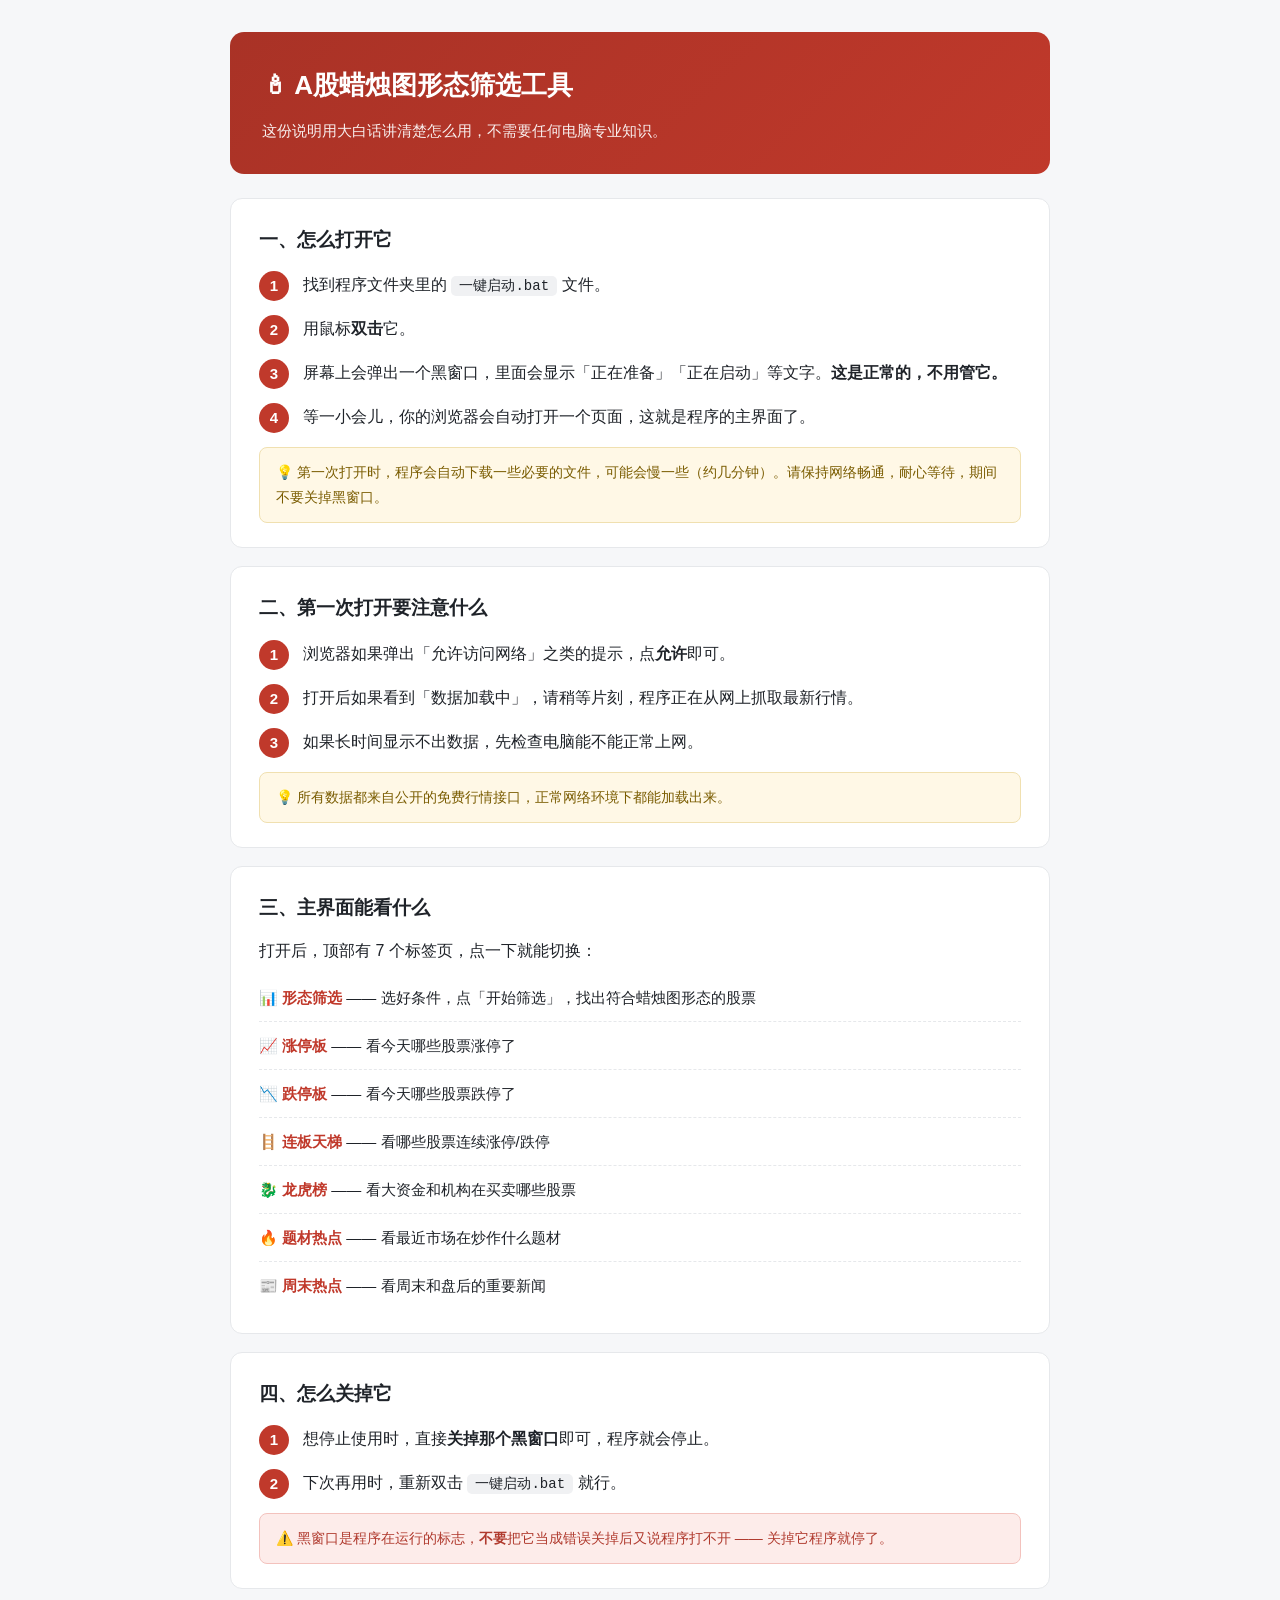
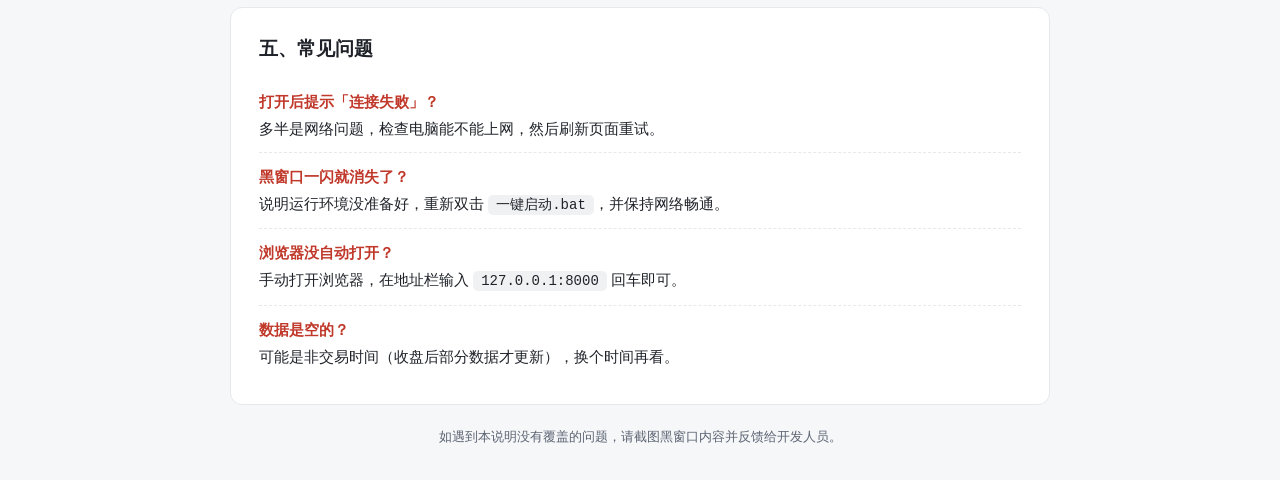
==== 使用说明.html @ c1282e90 "修复多个数据加载失败问题并新增一键傻瓜式部署 数据修复（app/）： - source.py: 内置通达信服务器列表+端口探测，规避 BESTIP 空值崩溃；   关闭自动重试并缩短超时；新增腾讯K线" ====
<!DOCTYPE html>
<html lang="zh-CN">
<head>
  <meta charset="UTF-8">
  <meta name="viewport" content="width=device-width, initial-scale=1.0">
  <title>使用说明 - A股蜡烛图形态筛选工具</title>
  <style>
    :root {
      --bg: #f6f7f9;
      --card: #ffffff;
      --text: #1f2329;
      --sub: #5b6472;
      --brand: #c0392b;
      --brand-soft: #fdecea;
      --green: #1e8449;
      --border: #e6e8eb;
      --accent: #b03a2e;
    }
    * { box-sizing: border-box; margin: 0; padding: 0; }
    body {
      font-family: -apple-system, "Microsoft YaHei", "PingFang SC", "Segoe UI", sans-serif;
      background: var(--bg);
      color: var(--text);
      line-height: 1.8;
      padding: 32px 16px;
    }
    .wrap { max-width: 820px; margin: 0 auto; }
    header {
      background: linear-gradient(135deg, #a93226, #c0392b);
      color: #fff;
      border-radius: 14px;
      padding: 30px 32px;
      margin-bottom: 24px;
    }
    header h1 { font-size: 26px; margin-bottom: 8px; }
    header p { opacity: 0.92; font-size: 15px; }
    .card {
      background: var(--card);
      border: 1px solid var(--border);
      border-radius: 12px;
      padding: 24px 28px;
      margin-bottom: 18px;
    }
    .card h2 {
      font-size: 19px;
      margin-bottom: 12px;
      display: flex;
      align-items: center;
      gap: 8px;
    }
    .step {
      display: flex;
      gap: 14px;
      margin: 14px 0;
    }
    .step .num {
      flex: 0 0 30px;
      height: 30px;
      border-radius: 50%;
      background: var(--brand);
      color: #fff;
      font-weight: 700;
      display: flex;
      align-items: center;
      justify-content: center;
      font-size: 15px;
    }
    .step p { color: var(--text); }
    .tip {
      background: #fff8e6;
      border: 1px solid #f0e0b0;
      border-radius: 8px;
      padding: 12px 16px;
      margin-top: 12px;
      font-size: 14px;
      color: #7a5c00;
    }
    .warn {
      background: var(--brand-soft);
      border: 1px solid #f3c2bd;
      border-radius: 8px;
      padding: 12px 16px;
      margin-top: 12px;
      font-size: 14px;
      color: var(--accent);
    }
    .features { list-style: none; }
    .features li {
      padding: 10px 0;
      border-bottom: 1px dashed var(--border);
      font-size: 15px;
    }
    .features li:last-child { border-bottom: none; }
    .features b { color: var(--brand); }
    .tag {
      display: inline-block;
      background: var(--brand-soft);
      color: var(--accent);
      font-size: 12px;
      padding: 2px 10px;
      border-radius: 12px;
      margin-left: 6px;
    }
    code {
      background: #f0f1f3;
      padding: 2px 8px;
      border-radius: 5px;
      font-size: 14px;
      font-family: Consolas, "Courier New", monospace;
    }
    footer { text-align: center; color: var(--sub); font-size: 13px; margin-top: 20px; }
  </style>
</head>
<body>
  <div class="wrap">
    <header>
      <h1>🕯 A股蜡烛图形态筛选工具</h1>
      <p>这份说明用大白话讲清楚怎么用，不需要任何电脑专业知识。</p>
    </header>

    <div class="card">
      <h2>一、怎么打开它</h2>
      <div class="step"><div class="num">1</div><p>找到程序文件夹里的 <code>一键启动.bat</code> 文件。</p></div>
      <div class="step"><div class="num">2</div><p>用鼠标<strong>双击</strong>它。</p></div>
      <div class="step"><div class="num">3</div><p>屏幕上会弹出一个黑窗口，里面会显示「正在准备」「正在启动」等文字。<strong>这是正常的，不用管它。</strong></p></div>
      <div class="step"><div class="num">4</div><p>等一小会儿，你的浏览器会自动打开一个页面，这就是程序的主界面了。</p></div>
      <div class="tip">💡 第一次打开时，程序会自动下载一些必要的文件，可能会慢一些（约几分钟）。请保持网络畅通，耐心等待，期间不要关掉黑窗口。</div>
    </div>

    <div class="card">
      <h2>二、第一次打开要注意什么</h2>
      <div class="step"><div class="num">1</div><p>浏览器如果弹出「允许访问网络」之类的提示，点<strong>允许</strong>即可。</p></div>
      <div class="step"><div class="num">2</div><p>打开后如果看到「数据加载中」，请稍等片刻，程序正在从网上抓取最新行情。</p></div>
      <div class="step"><div class="num">3</div><p>如果长时间显示不出数据，先检查电脑能不能正常上网。</p></div>
      <div class="tip">💡 所有数据都来自公开的免费行情接口，正常网络环境下都能加载出来。</div>
    </div>

    <div class="card">
      <h2>三、主界面能看什么</h2>
      <p style="margin-bottom:8px;">打开后，顶部有 7 个标签页，点一下就能切换：</p>
      <ul class="features">
        <li>📊 <b>形态筛选</b> —— 选好条件，点「开始筛选」，找出符合蜡烛图形态的股票</li>
        <li>📈 <b>涨停板</b> —— 看今天哪些股票涨停了</li>
        <li>📉 <b>跌停板</b> —— 看今天哪些股票跌停了</li>
        <li>🪜 <b>连板天梯</b> —— 看哪些股票连续涨停/跌停</li>
        <li>🐉 <b>龙虎榜</b> —— 看大资金和机构在买卖哪些股票</li>
        <li>🔥 <b>题材热点</b> —— 看最近市场在炒作什么题材</li>
        <li>📰 <b>周末热点</b> —— 看周末和盘后的重要新闻</li>
      </ul>
    </div>

    <div class="card">
      <h2>四、怎么关掉它</h2>
      <div class="step"><div class="num">1</div><p>想停止使用时，直接<strong>关掉那个黑窗口</strong>即可，程序就会停止。</p></div>
      <div class="step"><div class="num">2</div><p>下次再用时，重新双击 <code>一键启动.bat</code> 就行。</p></div>
      <div class="warn">⚠️ 黑窗口是程序在运行的标志，<strong>不要</strong>把它当成错误关掉后又说程序打不开 —— 关掉它程序就停了。</div>
    </div>

    <div class="card">
      <h2>五、常见问题</h2>
      <ul class="features">
        <li><b>打开后提示「连接失败」？</b><br>多半是网络问题，检查电脑能不能上网，然后刷新页面重试。</li>
        <li><b>黑窗口一闪就消失了？</b><br>说明运行环境没准备好，重新双击 <code>一键启动.bat</code>，并保持网络畅通。</li>
        <li><b>浏览器没自动打开？</b><br>手动打开浏览器，在地址栏输入 <code>127.0.0.1:8000</code> 回车即可。</li>
        <li><b>数据是空的？</b><br>可能是非交易时间（收盘后部分数据才更新），换个时间再看。</li>
      </ul>
    </div>

    <footer>如遇到本说明没有覆盖的问题，请截图黑窗口内容并反馈给开发人员。</footer>
  </div>
</body>
</html>
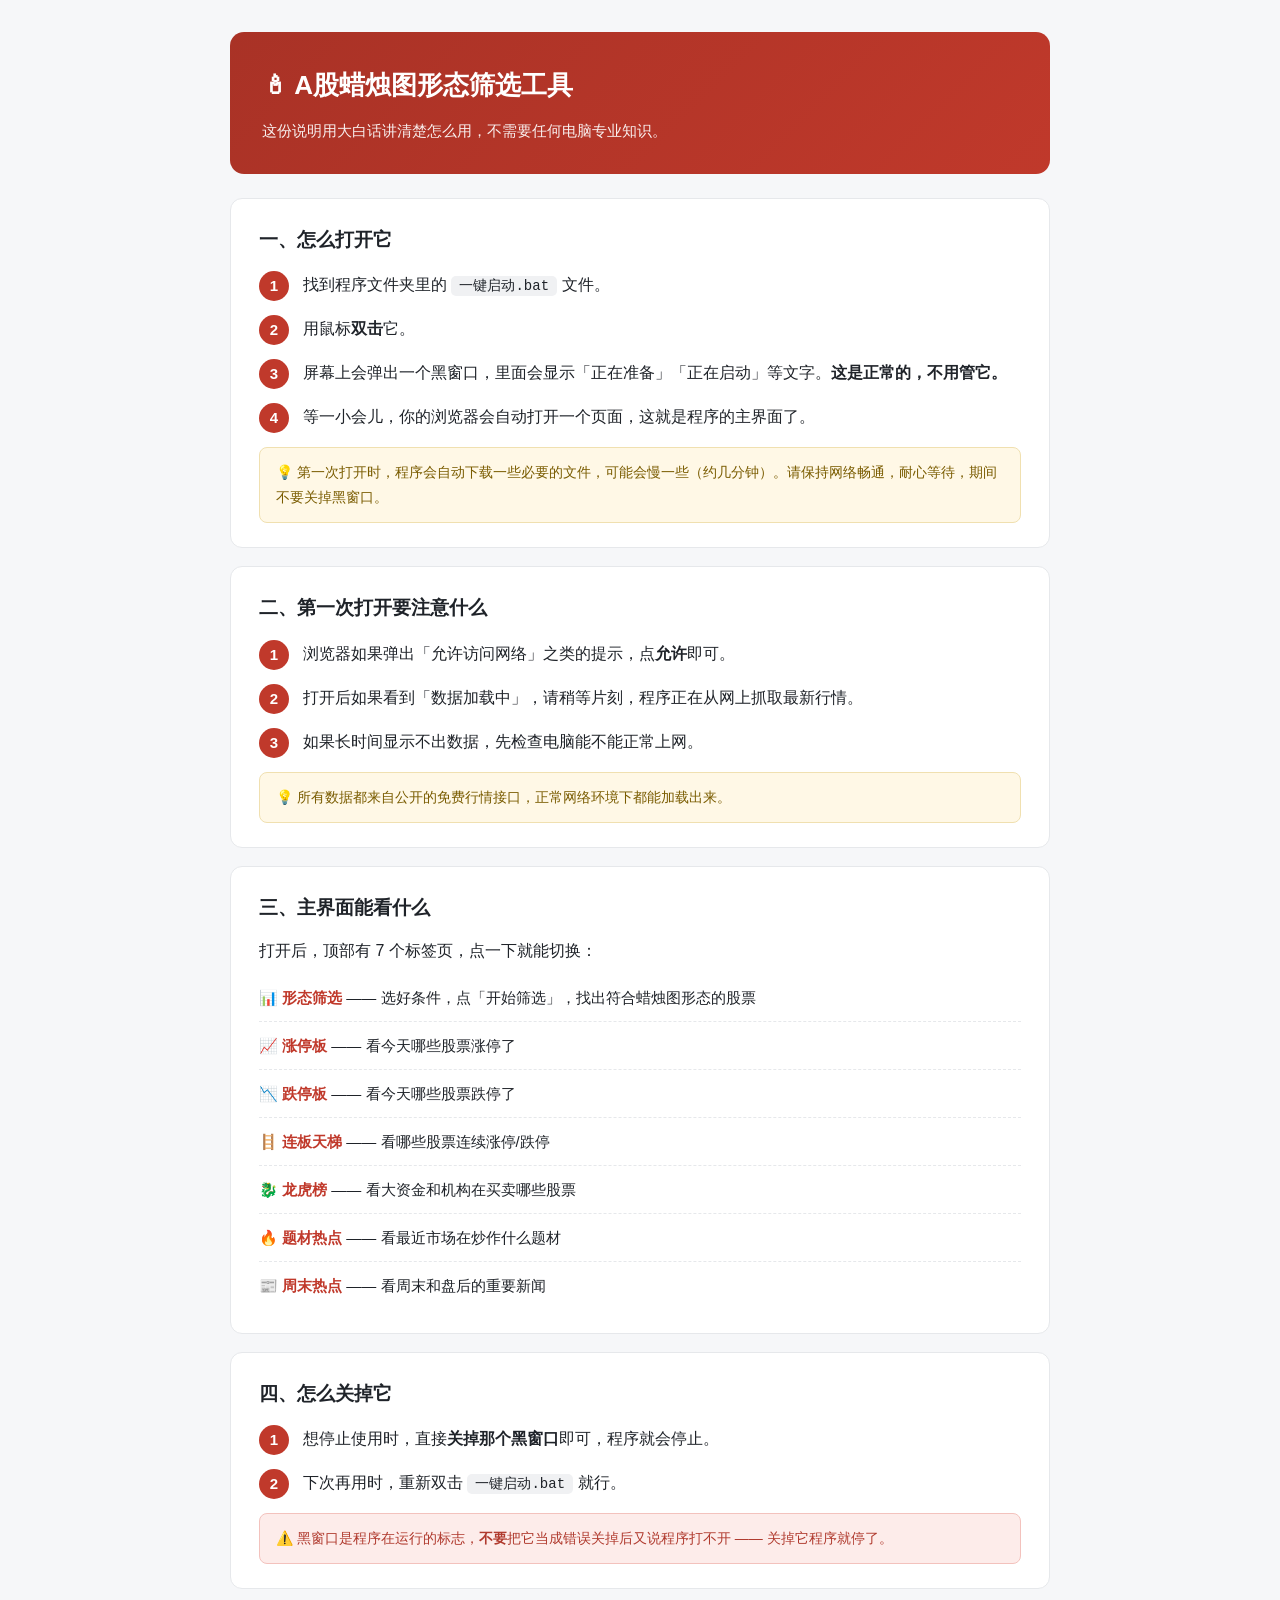
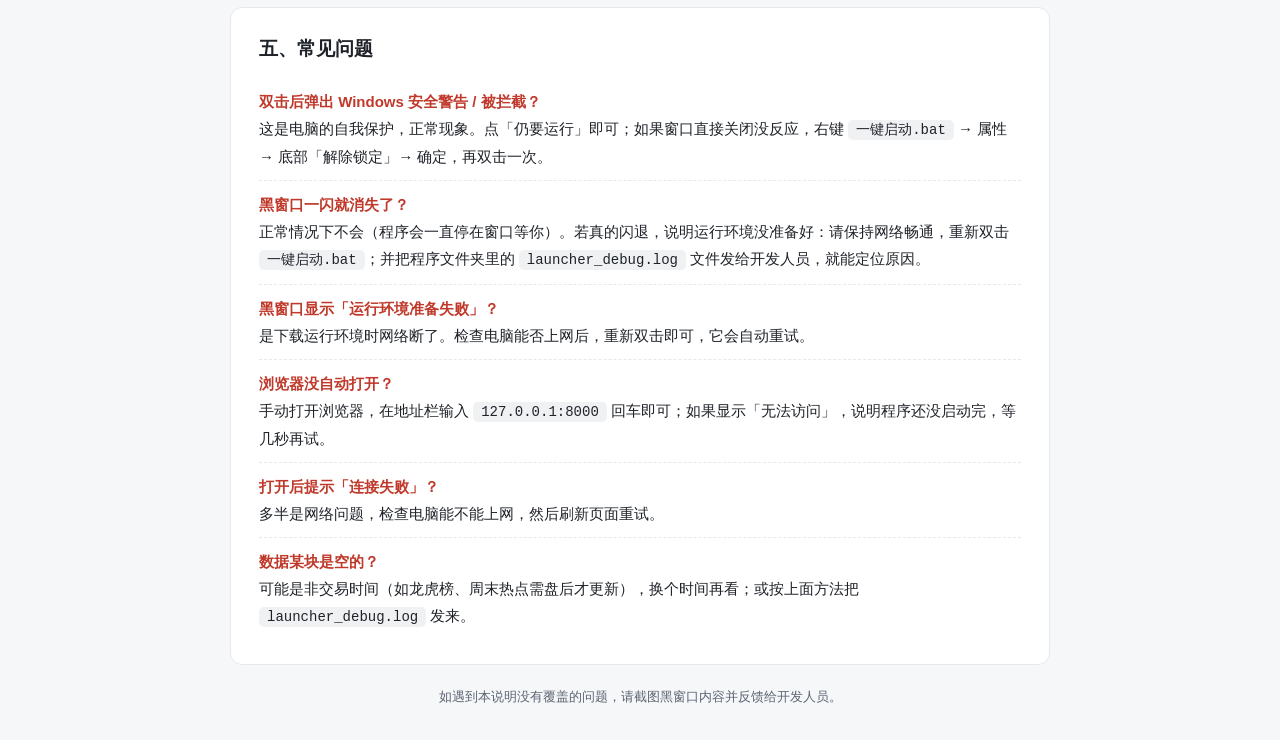
==== commit 22444f7d: "增强一键启动健壮性并修复中文脚本编码 - launcher.py: 新增 launcher_debug.log 调试日志 + 顶层异常捕获，任何失败都给出大白话提示且窗口不闪退；启动后双保险自动开浏览" ====
--- a/使用说明.html
+++ b/使用说明.html
@@ -159,10 +159,12 @@
     <div class="card">
       <h2>五、常见问题</h2>
       <ul class="features">
+        <li><b>双击后弹出 Windows 安全警告 / 被拦截？</b><br>这是电脑的自我保护，正常现象。点「仍要运行」即可；如果窗口直接关闭没反应，右键 <code>一键启动.bat</code> → 属性 → 底部「解除锁定」→ 确定，再双击一次。</li>
+        <li><b>黑窗口一闪就消失了？</b><br>正常情况下不会（程序会一直停在窗口等你）。若真的闪退，说明运行环境没准备好：请保持网络畅通，重新双击 <code>一键启动.bat</code>；并把程序文件夹里的 <code>launcher_debug.log</code> 文件发给开发人员，就能定位原因。</li>
+        <li><b>黑窗口显示「运行环境准备失败」？</b><br>是下载运行环境时网络断了。检查电脑能否上网后，重新双击即可，它会自动重试。</li>
+        <li><b>浏览器没自动打开？</b><br>手动打开浏览器，在地址栏输入 <code>127.0.0.1:8000</code> 回车即可；如果显示「无法访问」，说明程序还没启动完，等几秒再试。</li>
         <li><b>打开后提示「连接失败」？</b><br>多半是网络问题，检查电脑能不能上网，然后刷新页面重试。</li>
-        <li><b>黑窗口一闪就消失了？</b><br>说明运行环境没准备好，重新双击 <code>一键启动.bat</code>，并保持网络畅通。</li>
-        <li><b>浏览器没自动打开？</b><br>手动打开浏览器，在地址栏输入 <code>127.0.0.1:8000</code> 回车即可。</li>
-        <li><b>数据是空的？</b><br>可能是非交易时间（收盘后部分数据才更新），换个时间再看。</li>
+        <li><b>数据某块是空的？</b><br>可能是非交易时间（如龙虎榜、周末热点需盘后才更新），换个时间再看；或按上面方法把 <code>launcher_debug.log</code> 发来。</li>
       </ul>
     </div>
 
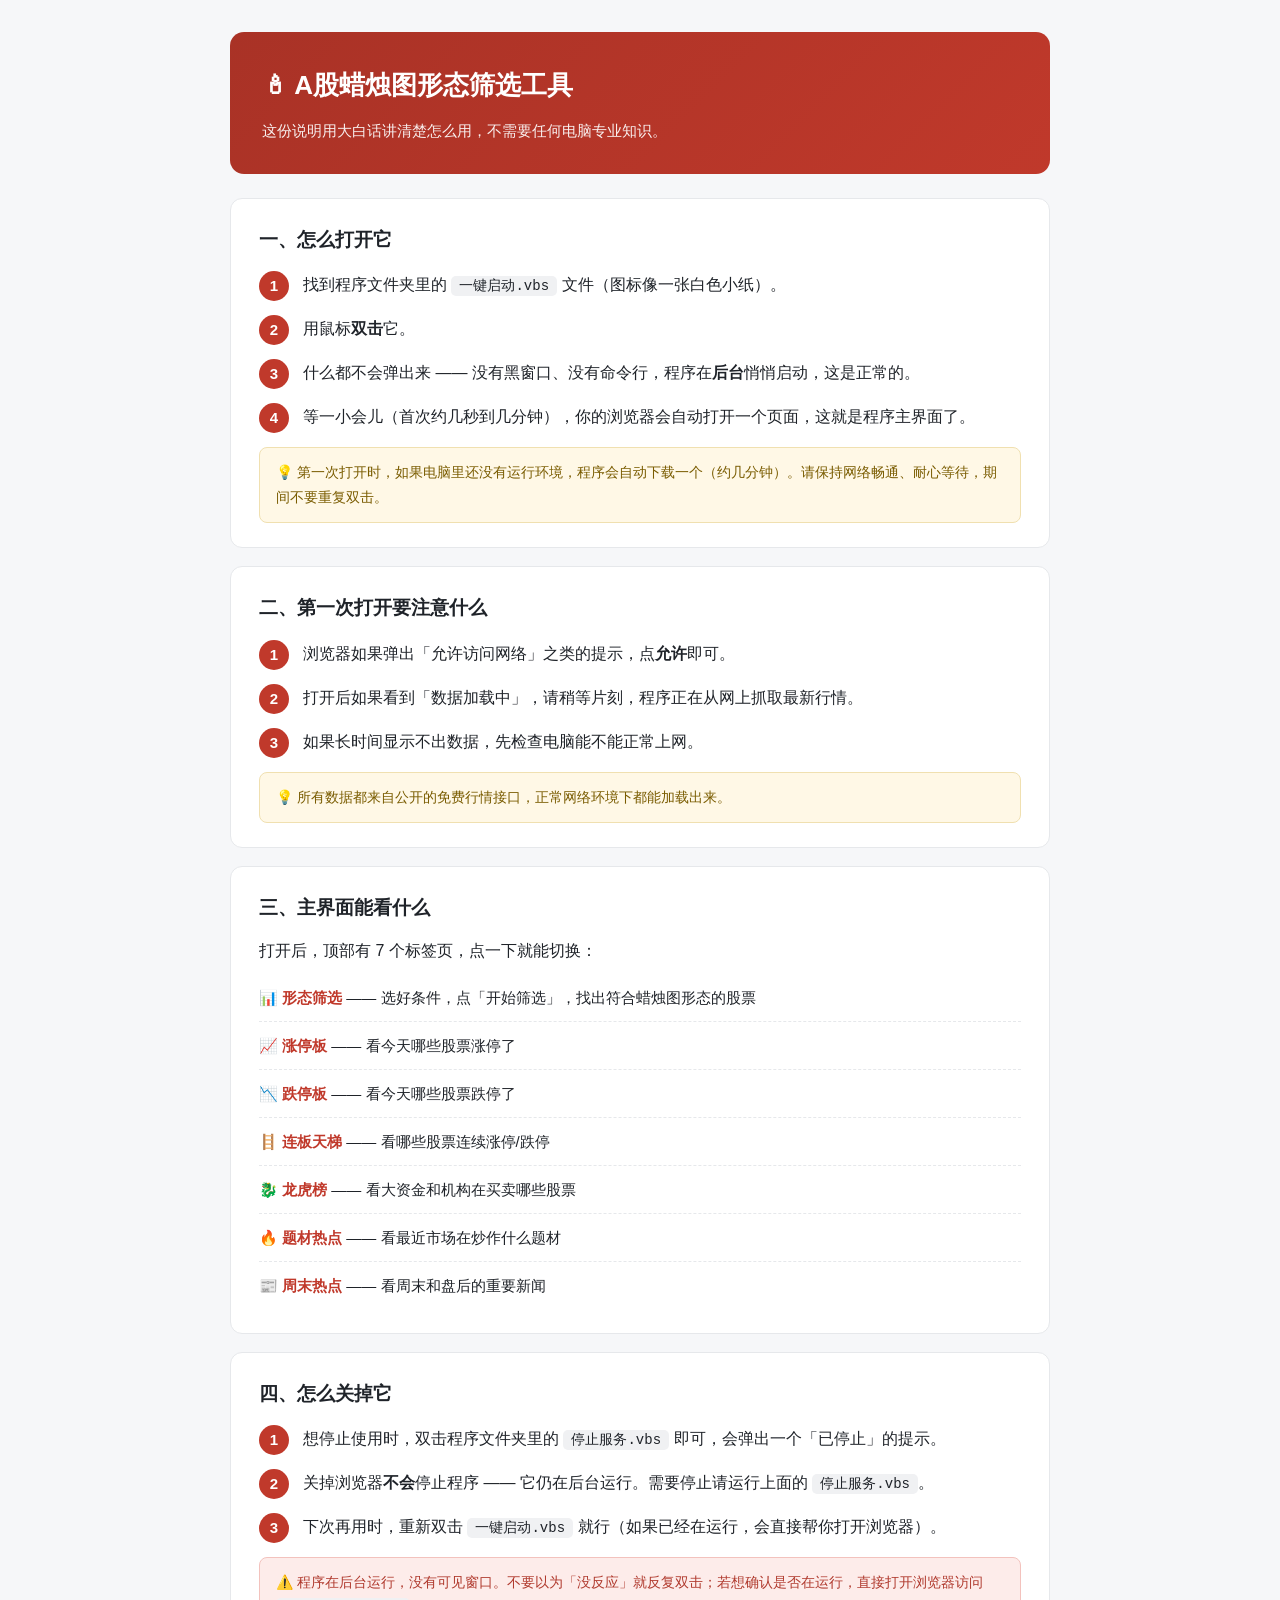
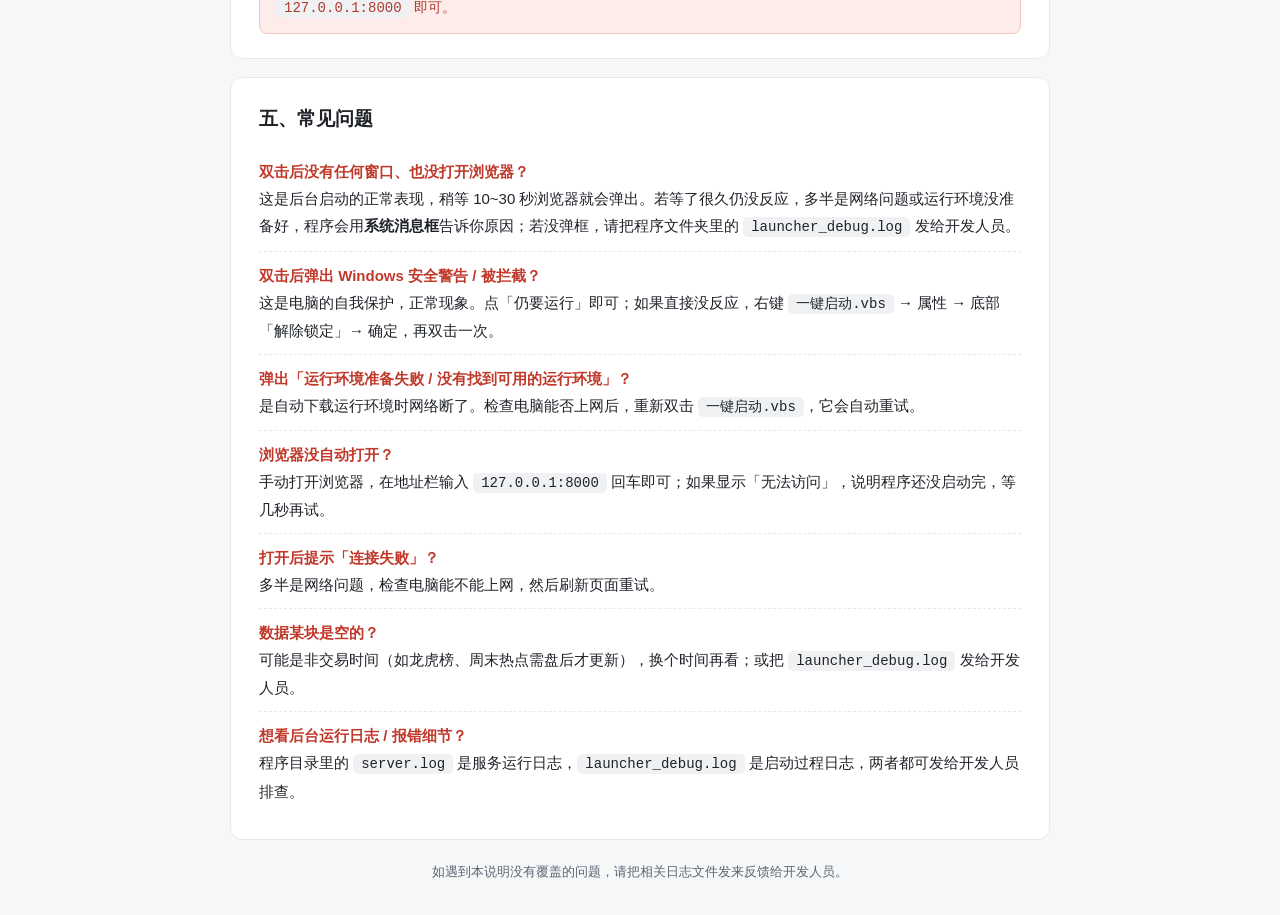
==== commit 6f7aa502: "修复一键启动黑窗口闪退：改用无窗口 pythonw + VBS 入口，后台启动服务并用系统消息框报错；run.py 增加模块路径兜底" ====
--- a/使用说明.html
+++ b/使用说明.html
@@ -120,11 +120,11 @@
 
     <div class="card">
       <h2>一、怎么打开它</h2>
-      <div class="step"><div class="num">1</div><p>找到程序文件夹里的 <code>一键启动.bat</code> 文件。</p></div>
+      <div class="step"><div class="num">1</div><p>找到程序文件夹里的 <code>一键启动.vbs</code> 文件（图标像一张白色小纸）。</p></div>
       <div class="step"><div class="num">2</div><p>用鼠标<strong>双击</strong>它。</p></div>
-      <div class="step"><div class="num">3</div><p>屏幕上会弹出一个黑窗口，里面会显示「正在准备」「正在启动」等文字。<strong>这是正常的，不用管它。</strong></p></div>
-      <div class="step"><div class="num">4</div><p>等一小会儿，你的浏览器会自动打开一个页面，这就是程序的主界面了。</p></div>
-      <div class="tip">💡 第一次打开时，程序会自动下载一些必要的文件，可能会慢一些（约几分钟）。请保持网络畅通，耐心等待，期间不要关掉黑窗口。</div>
+      <div class="step"><div class="num">3</div><p>什么都不会弹出来 —— 没有黑窗口、没有命令行，程序在<strong>后台</strong>悄悄启动，这是正常的。</p></div>
+      <div class="step"><div class="num">4</div><p>等一小会儿（首次约几秒到几分钟），你的浏览器会自动打开一个页面，这就是程序主界面了。</p></div>
+      <div class="tip">💡 第一次打开时，如果电脑里还没有运行环境，程序会自动下载一个（约几分钟）。请保持网络畅通、耐心等待，期间不要重复双击。</div>
     </div>
 
     <div class="card">
@@ -151,24 +151,26 @@
 
     <div class="card">
       <h2>四、怎么关掉它</h2>
-      <div class="step"><div class="num">1</div><p>想停止使用时，直接<strong>关掉那个黑窗口</strong>即可，程序就会停止。</p></div>
-      <div class="step"><div class="num">2</div><p>下次再用时，重新双击 <code>一键启动.bat</code> 就行。</p></div>
-      <div class="warn">⚠️ 黑窗口是程序在运行的标志，<strong>不要</strong>把它当成错误关掉后又说程序打不开 —— 关掉它程序就停了。</div>
+      <div class="step"><div class="num">1</div><p>想停止使用时，双击程序文件夹里的 <code>停止服务.vbs</code> 即可，会弹出一个「已停止」的提示。</p></div>
+      <div class="step"><div class="num">2</div><p>关掉浏览器<strong>不会</strong>停止程序 —— 它仍在后台运行。需要停止请运行上面的 <code>停止服务.vbs</code>。</p></div>
+      <div class="step"><div class="num">3</div><p>下次再用时，重新双击 <code>一键启动.vbs</code> 就行（如果已经在运行，会直接帮你打开浏览器）。</p></div>
+      <div class="warn">⚠️ 程序在后台运行，没有可见窗口。不要以为「没反应」就反复双击；若想确认是否在运行，直接打开浏览器访问 <code>127.0.0.1:8000</code> 即可。</div>
     </div>
 
     <div class="card">
       <h2>五、常见问题</h2>
       <ul class="features">
-        <li><b>双击后弹出 Windows 安全警告 / 被拦截？</b><br>这是电脑的自我保护，正常现象。点「仍要运行」即可；如果窗口直接关闭没反应，右键 <code>一键启动.bat</code> → 属性 → 底部「解除锁定」→ 确定，再双击一次。</li>
-        <li><b>黑窗口一闪就消失了？</b><br>正常情况下不会（程序会一直停在窗口等你）。若真的闪退，说明运行环境没准备好：请保持网络畅通，重新双击 <code>一键启动.bat</code>；并把程序文件夹里的 <code>launcher_debug.log</code> 文件发给开发人员，就能定位原因。</li>
-        <li><b>黑窗口显示「运行环境准备失败」？</b><br>是下载运行环境时网络断了。检查电脑能否上网后，重新双击即可，它会自动重试。</li>
+        <li><b>双击后没有任何窗口、也没打开浏览器？</b><br>这是后台启动的正常表现，稍等 10~30 秒浏览器就会弹出。若等了很久仍没反应，多半是网络问题或运行环境没准备好，程序会用<strong>系统消息框</strong>告诉你原因；若没弹框，请把程序文件夹里的 <code>launcher_debug.log</code> 发给开发人员。</li>
+        <li><b>双击后弹出 Windows 安全警告 / 被拦截？</b><br>这是电脑的自我保护，正常现象。点「仍要运行」即可；如果直接没反应，右键 <code>一键启动.vbs</code> → 属性 → 底部「解除锁定」→ 确定，再双击一次。</li>
+        <li><b>弹出「运行环境准备失败 / 没有找到可用的运行环境」？</b><br>是自动下载运行环境时网络断了。检查电脑能否上网后，重新双击 <code>一键启动.vbs</code>，它会自动重试。</li>
         <li><b>浏览器没自动打开？</b><br>手动打开浏览器，在地址栏输入 <code>127.0.0.1:8000</code> 回车即可；如果显示「无法访问」，说明程序还没启动完，等几秒再试。</li>
         <li><b>打开后提示「连接失败」？</b><br>多半是网络问题，检查电脑能不能上网，然后刷新页面重试。</li>
-        <li><b>数据某块是空的？</b><br>可能是非交易时间（如龙虎榜、周末热点需盘后才更新），换个时间再看；或按上面方法把 <code>launcher_debug.log</code> 发来。</li>
+        <li><b>数据某块是空的？</b><br>可能是非交易时间（如龙虎榜、周末热点需盘后才更新），换个时间再看；或把 <code>launcher_debug.log</code> 发给开发人员。</li>
+        <li><b>想看后台运行日志 / 报错细节？</b><br>程序目录里的 <code>server.log</code> 是服务运行日志，<code>launcher_debug.log</code> 是启动过程日志，两者都可发给开发人员排查。</li>
       </ul>
     </div>
 
-    <footer>如遇到本说明没有覆盖的问题，请截图黑窗口内容并反馈给开发人员。</footer>
+    <footer>如遇到本说明没有覆盖的问题，请把相关日志文件发来反馈给开发人员。</footer>
   </div>
 </body>
 </html>
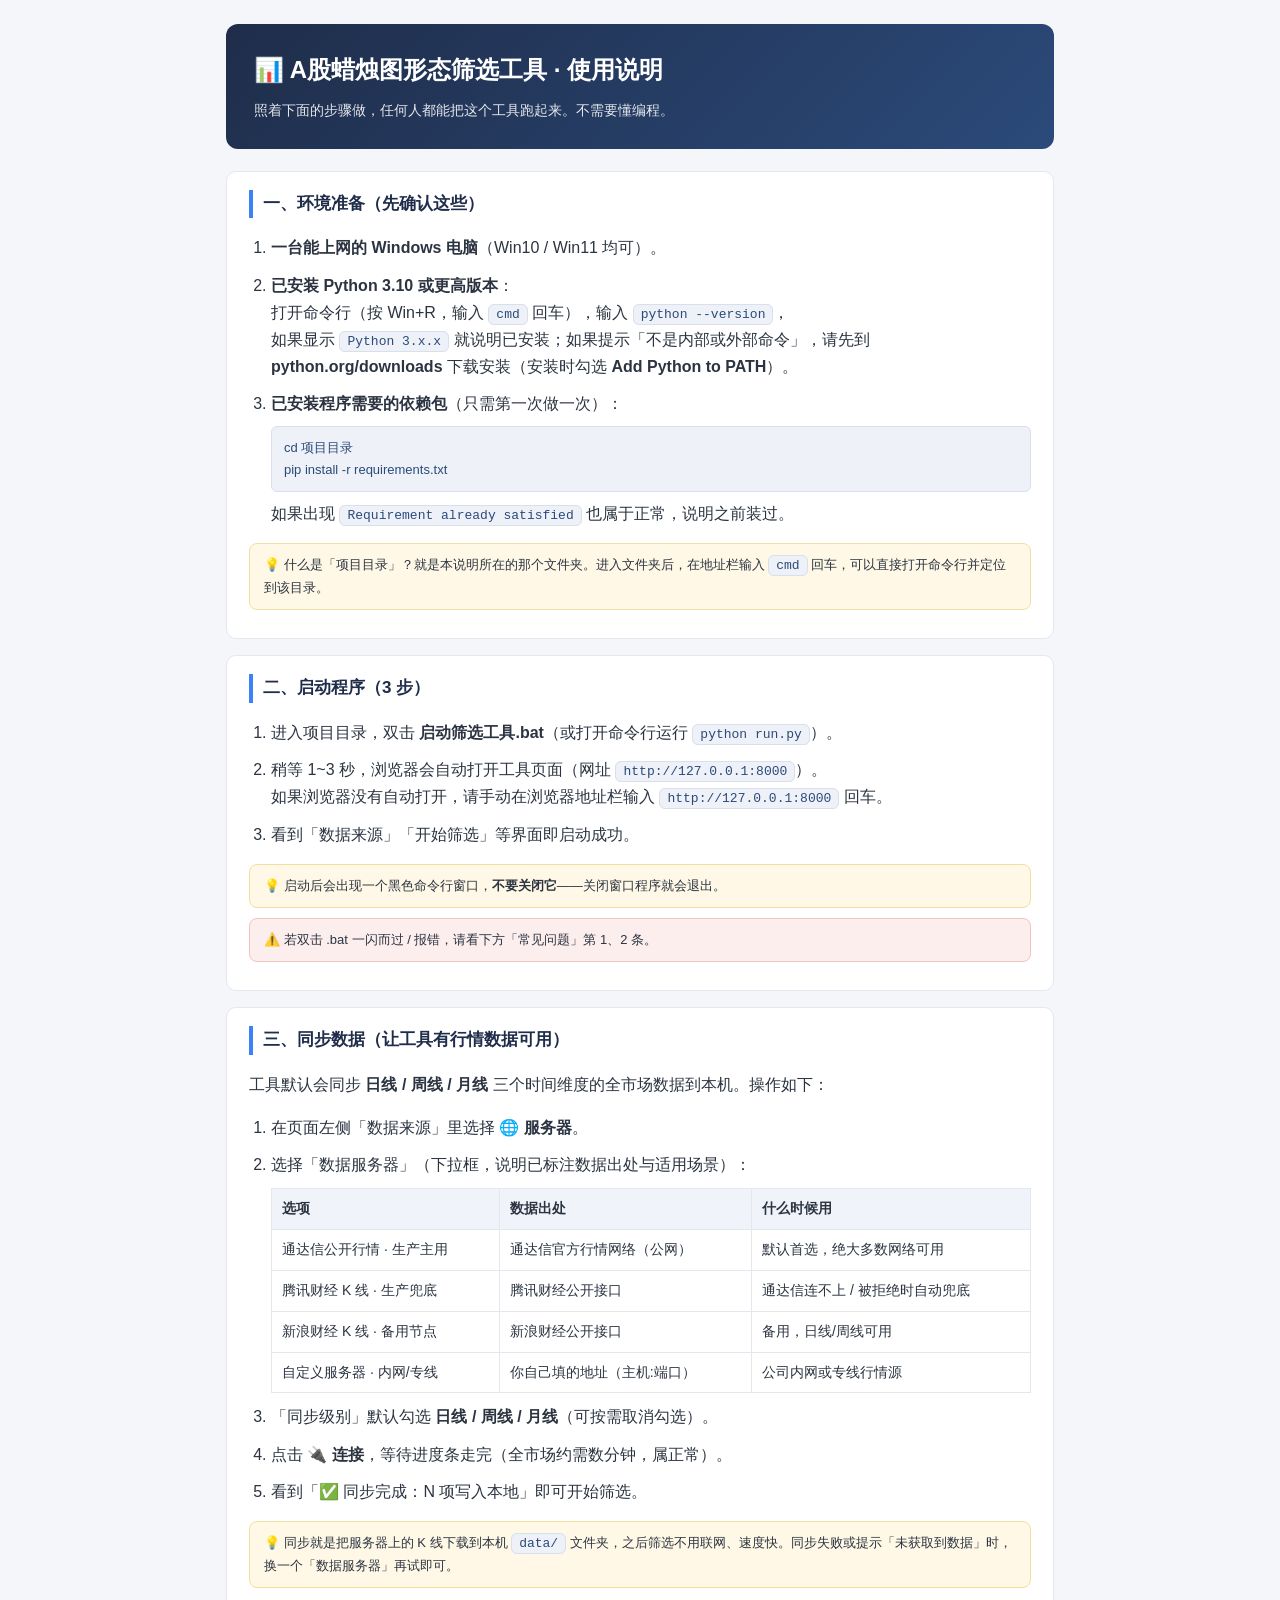
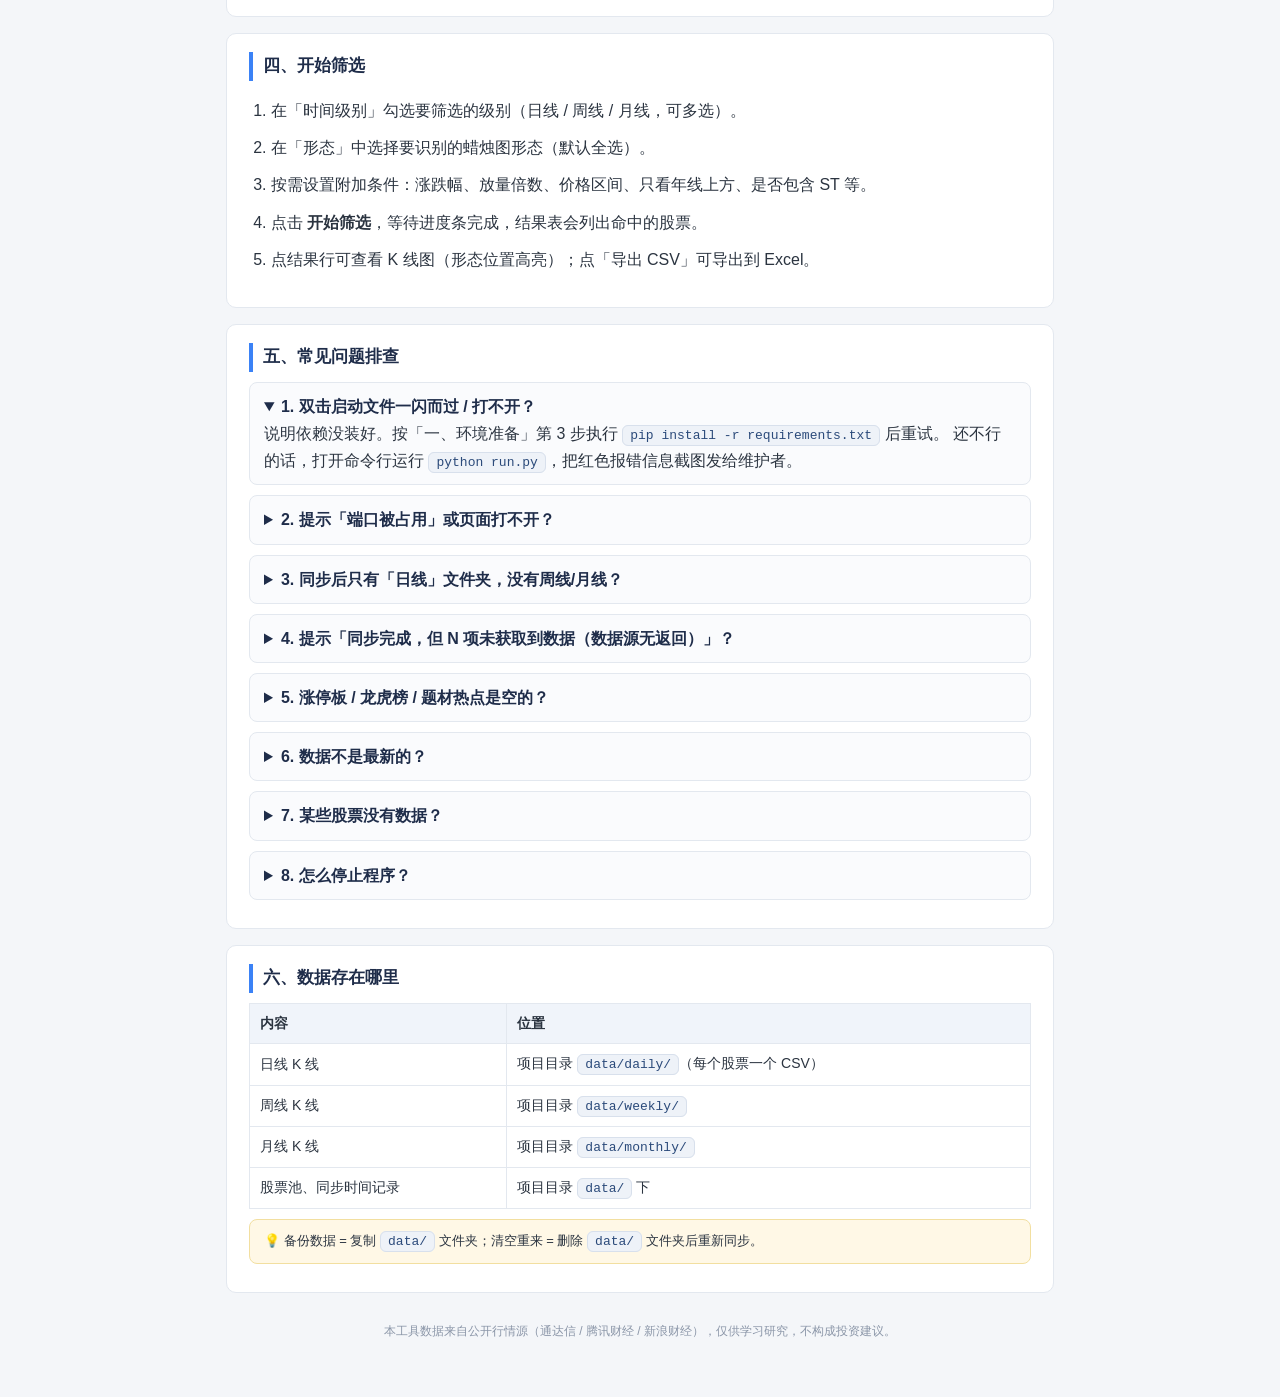
==== commit 6d0c976f: "修复日/周/月同步0项问题(腾讯备用域名+路径前缀)、新增数据服务器预设(来源标注/多选项)、使用说明迁移为顶层HTML" ====
--- a/使用说明.html
+++ b/使用说明.html
@@ -1,176 +1,184 @@
 <!DOCTYPE html>
 <html lang="zh-CN">
 <head>
-  <meta charset="UTF-8">
-  <meta name="viewport" content="width=device-width, initial-scale=1.0">
-  <title>使用说明 - A股蜡烛图形态筛选工具</title>
-  <style>
-    :root {
-      --bg: #f6f7f9;
-      --card: #ffffff;
-      --text: #1f2329;
-      --sub: #5b6472;
-      --brand: #c0392b;
-      --brand-soft: #fdecea;
-      --green: #1e8449;
-      --border: #e6e8eb;
-      --accent: #b03a2e;
-    }
-    * { box-sizing: border-box; margin: 0; padding: 0; }
-    body {
-      font-family: -apple-system, "Microsoft YaHei", "PingFang SC", "Segoe UI", sans-serif;
-      background: var(--bg);
-      color: var(--text);
-      line-height: 1.8;
-      padding: 32px 16px;
-    }
-    .wrap { max-width: 820px; margin: 0 auto; }
-    header {
-      background: linear-gradient(135deg, #a93226, #c0392b);
-      color: #fff;
-      border-radius: 14px;
-      padding: 30px 32px;
-      margin-bottom: 24px;
-    }
-    header h1 { font-size: 26px; margin-bottom: 8px; }
-    header p { opacity: 0.92; font-size: 15px; }
-    .card {
-      background: var(--card);
-      border: 1px solid var(--border);
-      border-radius: 12px;
-      padding: 24px 28px;
-      margin-bottom: 18px;
-    }
-    .card h2 {
-      font-size: 19px;
-      margin-bottom: 12px;
-      display: flex;
-      align-items: center;
-      gap: 8px;
-    }
-    .step {
-      display: flex;
-      gap: 14px;
-      margin: 14px 0;
-    }
-    .step .num {
-      flex: 0 0 30px;
-      height: 30px;
-      border-radius: 50%;
-      background: var(--brand);
-      color: #fff;
-      font-weight: 700;
-      display: flex;
-      align-items: center;
-      justify-content: center;
-      font-size: 15px;
-    }
-    .step p { color: var(--text); }
-    .tip {
-      background: #fff8e6;
-      border: 1px solid #f0e0b0;
-      border-radius: 8px;
-      padding: 12px 16px;
-      margin-top: 12px;
-      font-size: 14px;
-      color: #7a5c00;
-    }
-    .warn {
-      background: var(--brand-soft);
-      border: 1px solid #f3c2bd;
-      border-radius: 8px;
-      padding: 12px 16px;
-      margin-top: 12px;
-      font-size: 14px;
-      color: var(--accent);
-    }
-    .features { list-style: none; }
-    .features li {
-      padding: 10px 0;
-      border-bottom: 1px dashed var(--border);
-      font-size: 15px;
-    }
-    .features li:last-child { border-bottom: none; }
-    .features b { color: var(--brand); }
-    .tag {
-      display: inline-block;
-      background: var(--brand-soft);
-      color: var(--accent);
-      font-size: 12px;
-      padding: 2px 10px;
-      border-radius: 12px;
-      margin-left: 6px;
-    }
-    code {
-      background: #f0f1f3;
-      padding: 2px 8px;
-      border-radius: 5px;
-      font-size: 14px;
-      font-family: Consolas, "Courier New", monospace;
-    }
-    footer { text-align: center; color: var(--sub); font-size: 13px; margin-top: 20px; }
-  </style>
+<meta charset="UTF-8">
+<meta name="viewport" content="width=device-width, initial-scale=1.0">
+<title>使用说明 —— A股蜡烛图形态筛选工具</title>
+<style>
+  * { box-sizing: border-box; }
+  body {
+    font-family: "Microsoft YaHei", "PingFang SC", Arial, sans-serif;
+    margin: 0; padding: 0; background: #f4f6f9; color: #2b3440;
+    line-height: 1.7;
+  }
+  .wrap { max-width: 860px; margin: 0 auto; padding: 24px 16px 60px; }
+  header {
+    background: linear-gradient(135deg, #1f2d4a, #2b4a7a);
+    color: #fff; border-radius: 12px; padding: 26px 28px; margin-bottom: 22px;
+  }
+  header h1 { margin: 0 0 8px; font-size: 24px; }
+  header p { margin: 0; opacity: .88; font-size: 14px; }
+  .card {
+    background: #fff; border: 1px solid #e3e8ef; border-radius: 10px;
+    padding: 18px 22px; margin-bottom: 16px;
+  }
+  .card h2 {
+    margin: 0 0 10px; font-size: 17px; color: #1f2d4a;
+    border-left: 4px solid #3b82f6; padding-left: 10px;
+  }
+  ol.steps { padding-left: 22px; }
+  ol.steps li { margin-bottom: 10px; }
+  code, .box {
+    background: #eef2f8; border: 1px solid #d8e0ec; border-radius: 6px;
+    padding: 2px 7px; font-size: 13px; color: #2b4a7a;
+  }
+  .box { display: block; padding: 10px 12px; margin: 8px 0; white-space: pre-wrap; }
+  table { width: 100%; border-collapse: collapse; margin: 10px 0; font-size: 14px; }
+  th, td { border: 1px solid #e3e8ef; padding: 8px 10px; text-align: left; }
+  th { background: #f0f4fa; }
+  .tip { background: #fff8e6; border: 1px solid #f2dfa0; border-radius: 8px; padding: 10px 14px; font-size: 13px; margin: 10px 0; }
+  .warn { background: #fdeeee; border: 1px solid #f3c2c2; border-radius: 8px; padding: 10px 14px; font-size: 13px; margin: 10px 0; }
+  details { border: 1px solid #e3e8ef; border-radius: 8px; padding: 10px 14px; margin-bottom: 10px; background: #fafbfd; }
+  summary { cursor: pointer; font-weight: 600; color: #1f2d4a; }
+  .foot { text-align: center; color: #8b96a8; font-size: 12px; margin-top: 28px; }
+</style>
 </head>
 <body>
-  <div class="wrap">
-    <header>
-      <h1>🕯 A股蜡烛图形态筛选工具</h1>
-      <p>这份说明用大白话讲清楚怎么用，不需要任何电脑专业知识。</p>
-    </header>
+<div class="wrap">
 
-    <div class="card">
-      <h2>一、怎么打开它</h2>
-      <div class="step"><div class="num">1</div><p>找到程序文件夹里的 <code>一键启动.vbs</code> 文件（图标像一张白色小纸）。</p></div>
-      <div class="step"><div class="num">2</div><p>用鼠标<strong>双击</strong>它。</p></div>
-      <div class="step"><div class="num">3</div><p>什么都不会弹出来 —— 没有黑窗口、没有命令行，程序在<strong>后台</strong>悄悄启动，这是正常的。</p></div>
-      <div class="step"><div class="num">4</div><p>等一小会儿（首次约几秒到几分钟），你的浏览器会自动打开一个页面，这就是程序主界面了。</p></div>
-      <div class="tip">💡 第一次打开时，如果电脑里还没有运行环境，程序会自动下载一个（约几分钟）。请保持网络畅通、耐心等待，期间不要重复双击。</div>
-    </div>
+<header>
+  <h1>📊 A股蜡烛图形态筛选工具 · 使用说明</h1>
+  <p>照着下面的步骤做，任何人都能把这个工具跑起来。不需要懂编程。</p>
+</header>
 
-    <div class="card">
-      <h2>二、第一次打开要注意什么</h2>
-      <div class="step"><div class="num">1</div><p>浏览器如果弹出「允许访问网络」之类的提示，点<strong>允许</strong>即可。</p></div>
-      <div class="step"><div class="num">2</div><p>打开后如果看到「数据加载中」，请稍等片刻，程序正在从网上抓取最新行情。</p></div>
-      <div class="step"><div class="num">3</div><p>如果长时间显示不出数据，先检查电脑能不能正常上网。</p></div>
-      <div class="tip">💡 所有数据都来自公开的免费行情接口，正常网络环境下都能加载出来。</div>
-    </div>
+<!-- ========== 环境准备 ========== -->
+<div class="card">
+  <h2>一、环境准备（先确认这些）</h2>
+  <ol class="steps">
+    <li><b>一台能上网的 Windows 电脑</b>（Win10 / Win11 均可）。</li>
+    <li><b>已安装 Python 3.10 或更高版本</b>：
+      <br>打开命令行（按 Win+R，输入 <code>cmd</code> 回车），输入 <code>python --version</code>，
+      <br>如果显示 <code>Python 3.x.x</code> 就说明已安装；如果提示「不是内部或外部命令」，请先到
+      <b>python.org/downloads</b> 下载安装（安装时勾选 <b>Add Python to PATH</b>）。
+    </li>
+    <li><b>已安装程序需要的依赖包</b>（只需第一次做一次）：
+      <div class="box">cd 项目目录
+pip install -r requirements.txt</div>
+      如果出现 <code>Requirement already satisfied</code> 也属于正常，说明之前装过。
+    </li>
+  </ol>
+  <div class="tip">💡 什么是「项目目录」？就是本说明所在的那个文件夹。进入文件夹后，在地址栏输入 <code>cmd</code> 回车，可以直接打开命令行并定位到该目录。</div>
+</div>
 
-    <div class="card">
-      <h2>三、主界面能看什么</h2>
-      <p style="margin-bottom:8px;">打开后，顶部有 7 个标签页，点一下就能切换：</p>
-      <ul class="features">
-        <li>📊 <b>形态筛选</b> —— 选好条件，点「开始筛选」，找出符合蜡烛图形态的股票</li>
-        <li>📈 <b>涨停板</b> —— 看今天哪些股票涨停了</li>
-        <li>📉 <b>跌停板</b> —— 看今天哪些股票跌停了</li>
-        <li>🪜 <b>连板天梯</b> —— 看哪些股票连续涨停/跌停</li>
-        <li>🐉 <b>龙虎榜</b> —— 看大资金和机构在买卖哪些股票</li>
-        <li>🔥 <b>题材热点</b> —— 看最近市场在炒作什么题材</li>
-        <li>📰 <b>周末热点</b> —— 看周末和盘后的重要新闻</li>
-      </ul>
-    </div>
+<!-- ========== 启动 ========== -->
+<div class="card">
+  <h2>二、启动程序（3 步）</h2>
+  <ol class="steps">
+    <li>进入项目目录，双击 <b>启动筛选工具.bat</b>（或打开命令行运行 <code>python run.py</code>）。</li>
+    <li>稍等 1~3 秒，浏览器会自动打开工具页面（网址 <code>http://127.0.0.1:8000</code>）。
+      <br>如果浏览器没有自动打开，请手动在浏览器地址栏输入 <code>http://127.0.0.1:8000</code> 回车。</li>
+    <li>看到「数据来源」「开始筛选」等界面即启动成功。</li>
+  </ol>
+  <div class="tip">💡 启动后会出现一个黑色命令行窗口，<b>不要关闭它</b>——关闭窗口程序就会退出。</div>
+  <div class="warn">⚠️ 若双击 .bat 一闪而过 / 报错，请看下方「常见问题」第 1、2 条。</div>
+</div>
 
-    <div class="card">
-      <h2>四、怎么关掉它</h2>
-      <div class="step"><div class="num">1</div><p>想停止使用时，双击程序文件夹里的 <code>停止服务.vbs</code> 即可，会弹出一个「已停止」的提示。</p></div>
-      <div class="step"><div class="num">2</div><p>关掉浏览器<strong>不会</strong>停止程序 —— 它仍在后台运行。需要停止请运行上面的 <code>停止服务.vbs</code>。</p></div>
-      <div class="step"><div class="num">3</div><p>下次再用时，重新双击 <code>一键启动.vbs</code> 就行（如果已经在运行，会直接帮你打开浏览器）。</p></div>
-      <div class="warn">⚠️ 程序在后台运行，没有可见窗口。不要以为「没反应」就反复双击；若想确认是否在运行，直接打开浏览器访问 <code>127.0.0.1:8000</code> 即可。</div>
-    </div>
+<!-- ========== 同步数据 ========== -->
+<div class="card">
+  <h2>三、同步数据（让工具有行情数据可用）</h2>
+  <p>工具默认会同步 <b>日线 / 周线 / 月线</b> 三个时间维度的全市场数据到本机。操作如下：</p>
+  <ol class="steps">
+    <li>在页面左侧「数据来源」里选择 <b>🌐 服务器</b>。</li>
+    <li>选择「数据服务器」（下拉框，说明已标注数据出处与适用场景）：
+      <table>
+        <tr><th>选项</th><th>数据出处</th><th>什么时候用</th></tr>
+        <tr><td>通达信公开行情 · 生产主用</td><td>通达信官方行情网络（公网）</td><td>默认首选，绝大多数网络可用</td></tr>
+        <tr><td>腾讯财经 K 线 · 生产兜底</td><td>腾讯财经公开接口</td><td>通达信连不上 / 被拒绝时自动兜底</td></tr>
+        <tr><td>新浪财经 K 线 · 备用节点</td><td>新浪财经公开接口</td><td>备用，日线/周线可用</td></tr>
+        <tr><td>自定义服务器 · 内网/专线</td><td>你自己填的地址（主机:端口）</td><td>公司内网或专线行情源</td></tr>
+      </table>
+    </li>
+    <li>「同步级别」默认勾选 <b>日线 / 周线 / 月线</b>（可按需取消勾选）。</li>
+    <li>点击 <b>🔌 连接</b>，等待进度条走完（全市场约需数分钟，属正常）。</li>
+    <li>看到「✅ 同步完成：N 项写入本地」即可开始筛选。</li>
+  </ol>
+  <div class="tip">💡 同步就是把服务器上的 K 线下载到本机 <code>data/</code> 文件夹，之后筛选不用联网、速度快。同步失败或提示「未获取到数据」时，换一个「数据服务器」再试即可。</div>
+</div>
 
-    <div class="card">
-      <h2>五、常见问题</h2>
-      <ul class="features">
-        <li><b>双击后没有任何窗口、也没打开浏览器？</b><br>这是后台启动的正常表现，稍等 10~30 秒浏览器就会弹出。若等了很久仍没反应，多半是网络问题或运行环境没准备好，程序会用<strong>系统消息框</strong>告诉你原因；若没弹框，请把程序文件夹里的 <code>launcher_debug.log</code> 发给开发人员。</li>
-        <li><b>双击后弹出 Windows 安全警告 / 被拦截？</b><br>这是电脑的自我保护，正常现象。点「仍要运行」即可；如果直接没反应，右键 <code>一键启动.vbs</code> → 属性 → 底部「解除锁定」→ 确定，再双击一次。</li>
-        <li><b>弹出「运行环境准备失败 / 没有找到可用的运行环境」？</b><br>是自动下载运行环境时网络断了。检查电脑能否上网后，重新双击 <code>一键启动.vbs</code>，它会自动重试。</li>
-        <li><b>浏览器没自动打开？</b><br>手动打开浏览器，在地址栏输入 <code>127.0.0.1:8000</code> 回车即可；如果显示「无法访问」，说明程序还没启动完，等几秒再试。</li>
-        <li><b>打开后提示「连接失败」？</b><br>多半是网络问题，检查电脑能不能上网，然后刷新页面重试。</li>
-        <li><b>数据某块是空的？</b><br>可能是非交易时间（如龙虎榜、周末热点需盘后才更新），换个时间再看；或把 <code>launcher_debug.log</code> 发给开发人员。</li>
-        <li><b>想看后台运行日志 / 报错细节？</b><br>程序目录里的 <code>server.log</code> 是服务运行日志，<code>launcher_debug.log</code> 是启动过程日志，两者都可发给开发人员排查。</li>
-      </ul>
-    </div>
+<!-- ========== 开始筛选 ========== -->
+<div class="card">
+  <h2>四、开始筛选</h2>
+  <ol class="steps">
+    <li>在「时间级别」勾选要筛选的级别（日线 / 周线 / 月线，可多选）。</li>
+    <li>在「形态」中选择要识别的蜡烛图形态（默认全选）。</li>
+    <li>按需设置附加条件：涨跌幅、放量倍数、价格区间、只看年线上方、是否包含 ST 等。</li>
+    <li>点击 <b>开始筛选</b>，等待进度条完成，结果表会列出命中的股票。</li>
+    <li>点结果行可查看 K 线图（形态位置高亮）；点「导出 CSV」可导出到 Excel。</li>
+  </ol>
+</div>
 
-    <footer>如遇到本说明没有覆盖的问题，请把相关日志文件发来反馈给开发人员。</footer>
-  </div>
+<!-- ========== 常见问题 ========== -->
+<div class="card">
+  <h2>五、常见问题排查</h2>
+
+  <details open>
+    <summary>1. 双击启动文件一闪而过 / 打不开？</summary>
+    说明依赖没装好。按「一、环境准备」第 3 步执行 <code>pip install -r requirements.txt</code> 后重试。
+    还不行的话，打开命令行运行 <code>python run.py</code>，把红色报错信息截图发给维护者。
+  </details>
+
+  <details>
+    <summary>2. 提示「端口被占用」或页面打不开？</summary>
+    说明 8000 端口被其他程序占用。改用其它端口启动：命令行运行
+    <code>python run.py --port 8001</code>，然后浏览器访问 <code>http://127.0.0.1:8001</code>。
+  </details>
+
+  <details>
+    <summary>3. 同步后只有「日线」文件夹，没有周线/月线？</summary>
+    同步级别没勾全。回到「三、同步数据」第 3 步，勾上 <b>周线</b> 和 <b>月线</b>，再点一次「连接」。
+  </details>
+
+  <details>
+    <summary>4. 提示「同步完成，但 N 项未获取到数据（数据源无返回）」？</summary>
+    当前选的数据服务器暂时拿不到数据。在「数据服务器」下拉换一个选项（例如换成「腾讯财经 K 线」）再同步一次。
+  </details>
+
+  <details>
+    <summary>5. 涨停板 / 龙虎榜 / 题材热点是空的？</summary>
+    这些数据在交易日<b>盘后</b>才发布。盘中或周末查询当天数据为空属正常；程序会自动取最近一个已收盘交易日的数据。稍后再试即可。
+  </details>
+
+  <details>
+    <summary>6. 数据不是最新的？</summary>
+    数据只更新到最近一次同步的时刻。重新点「🔌 连接」即可增量更新（只下载新增部分，很快）。
+  </details>
+
+  <details>
+    <summary>7. 某些股票没有数据？</summary>
+    停牌股没有新 K 线，会被跳过（正常）；新股历史太短、K 线根数不够，也算不了形态（正常）。
+  </details>
+
+  <details>
+    <summary>8. 怎么停止程序？</summary>
+    关闭启动时出现的黑色命令行窗口即可。或在命令行按 <code>Ctrl+C</code>。
+  </details>
+</div>
+
+<!-- ========== 数据位置 ========== -->
+<div class="card">
+  <h2>六、数据存在哪里</h2>
+  <table>
+    <tr><th>内容</th><th>位置</th></tr>
+    <tr><td>日线 K 线</td><td>项目目录 <code>data/daily/</code>（每个股票一个 CSV）</td></tr>
+    <tr><td>周线 K 线</td><td>项目目录 <code>data/weekly/</code></td></tr>
+    <tr><td>月线 K 线</td><td>项目目录 <code>data/monthly/</code></td></tr>
+    <tr><td>股票池、同步时间记录</td><td>项目目录 <code>data/</code> 下</td></tr>
+  </table>
+  <div class="tip">💡 备份数据 = 复制 <code>data/</code> 文件夹；清空重来 = 删除 <code>data/</code> 文件夹后重新同步。</div>
+</div>
+
+<div class="foot">本工具数据来自公开行情源（通达信 / 腾讯财经 / 新浪财经），仅供学习研究，不构成投资建议。</div>
+
+</div>
 </body>
 </html>
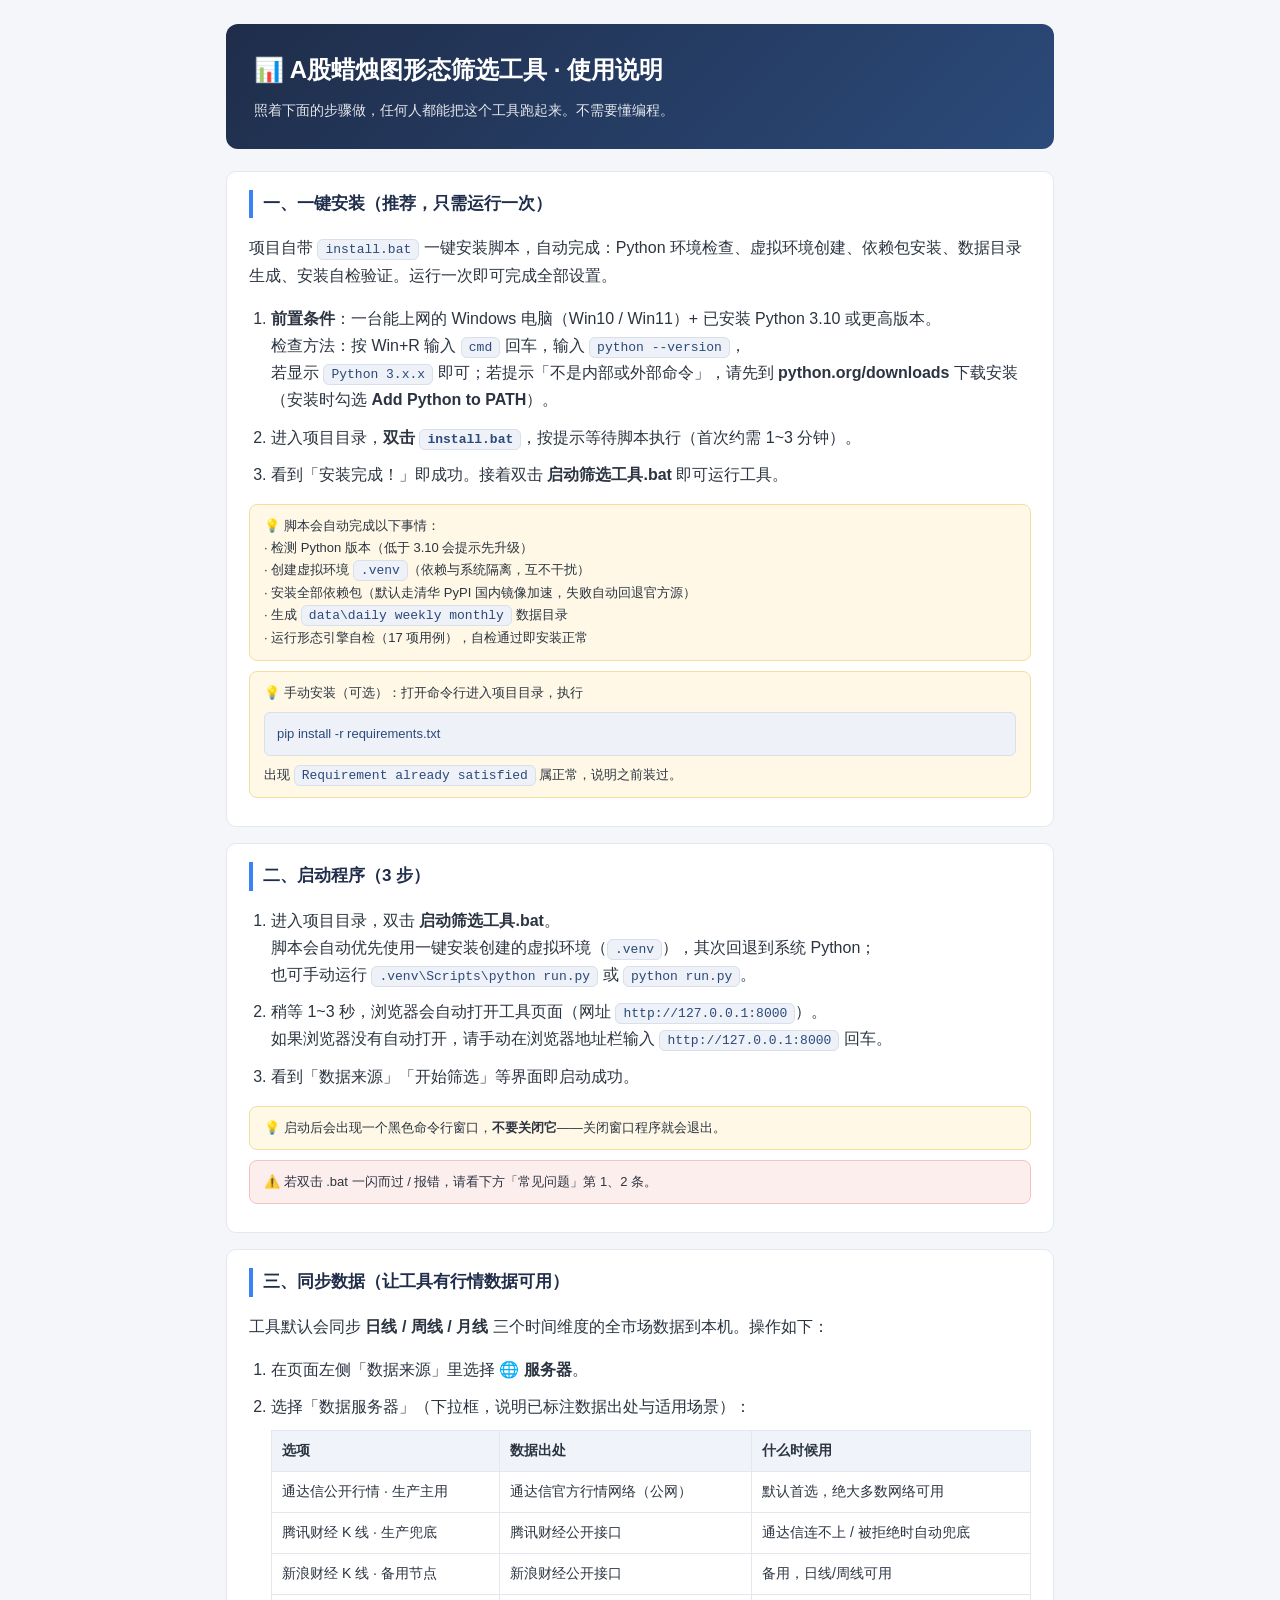
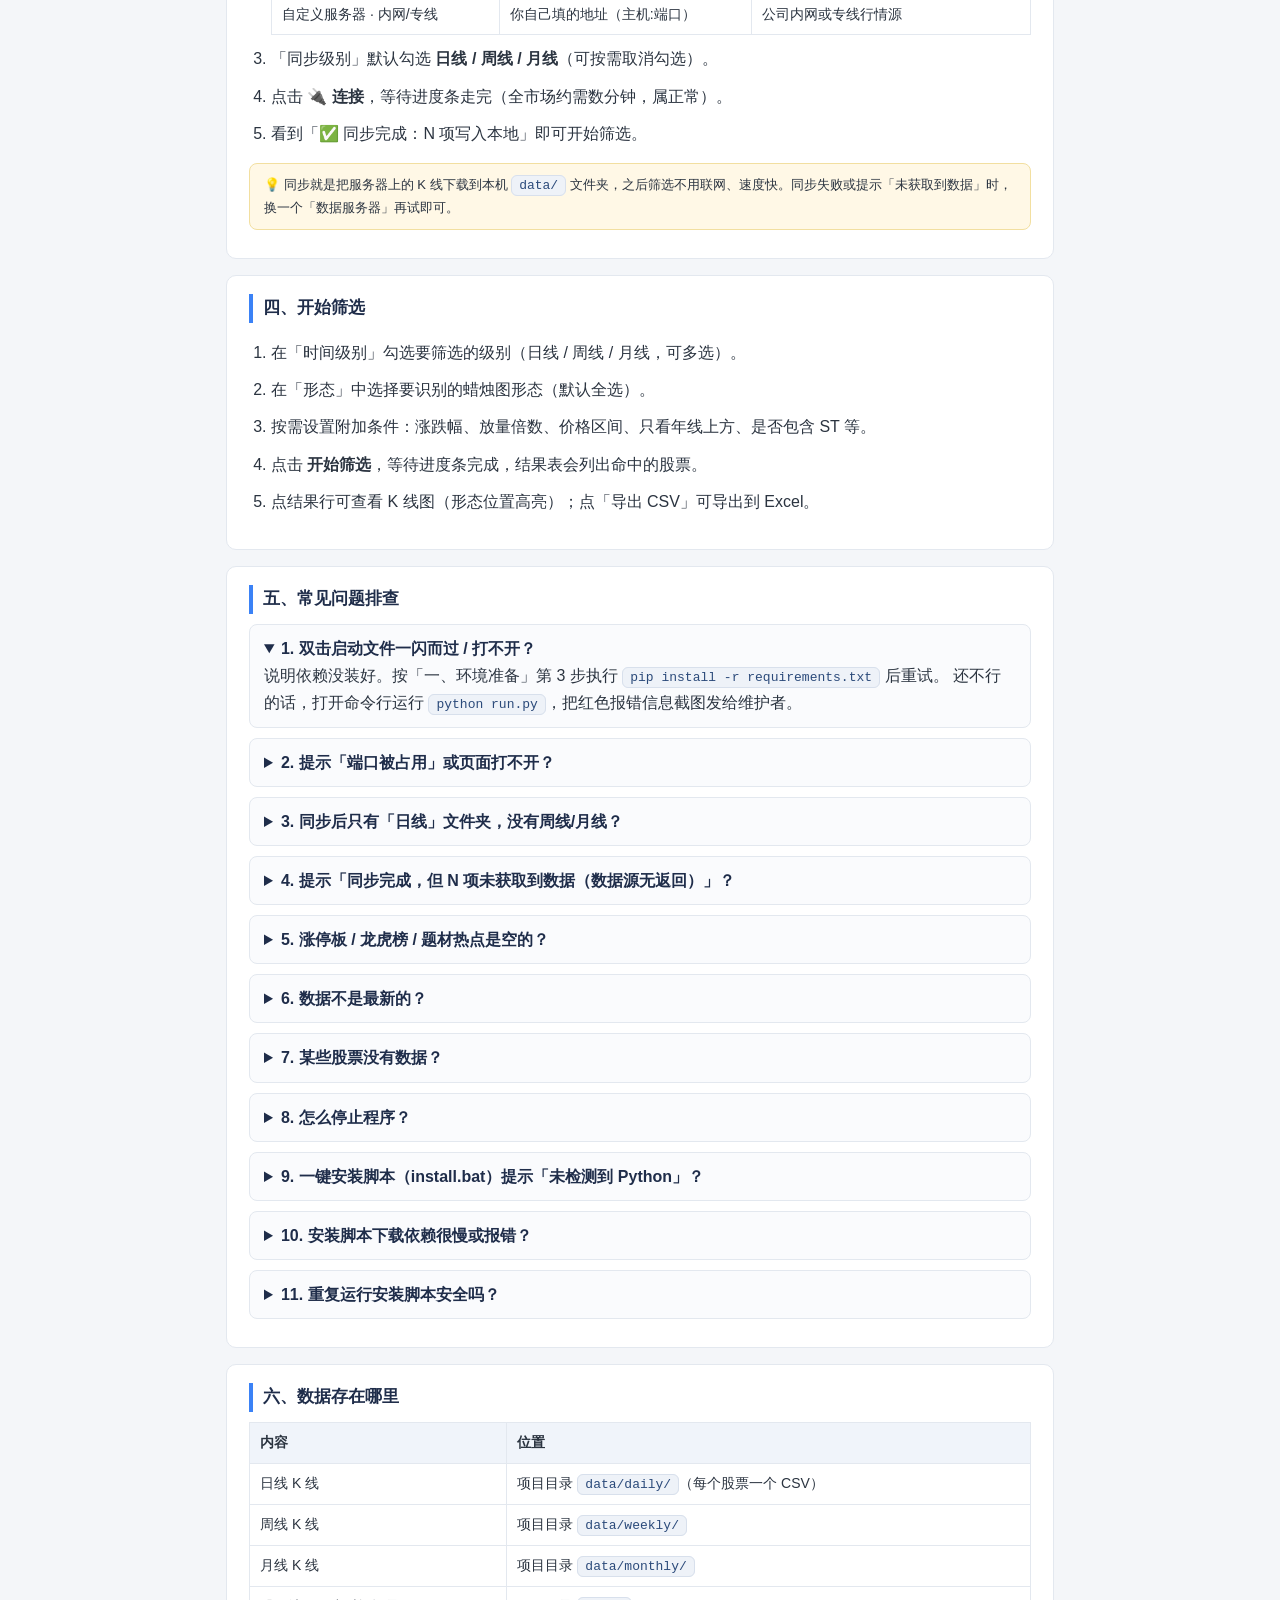
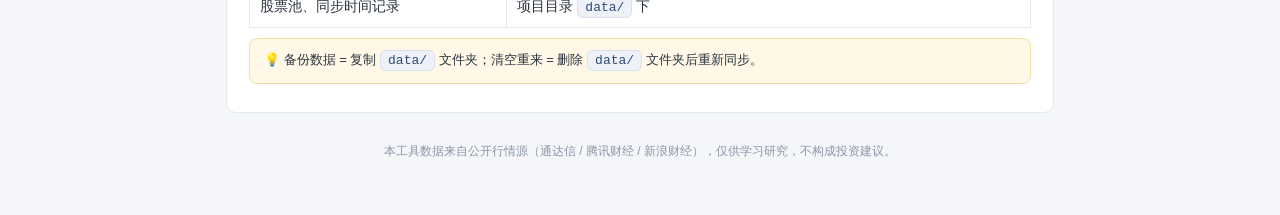
==== commit bdddbff9: "feat: 新增一键安装脚本install.bat并更新使用说明 1.install.bat一键完成:Python检查/venv创建/依赖安装(清华镜像优先)/data目录生成/形态引擎自检；2.启动" ====
--- a/使用说明.html
+++ b/使用说明.html
@@ -53,28 +53,36 @@
 
 <!-- ========== 环境准备 ========== -->
 <div class="card">
-  <h2>一、环境准备（先确认这些）</h2>
-  <ol class="steps">
-    <li><b>一台能上网的 Windows 电脑</b>（Win10 / Win11 均可）。</li>
-    <li><b>已安装 Python 3.10 或更高版本</b>：
-      <br>打开命令行（按 Win+R，输入 <code>cmd</code> 回车），输入 <code>python --version</code>，
-      <br>如果显示 <code>Python 3.x.x</code> 就说明已安装；如果提示「不是内部或外部命令」，请先到
+  <h2>一、一键安装（推荐，只需运行一次）</h2>
+  <p>项目自带 <code>install.bat</code> 一键安装脚本，自动完成：Python 环境检查、虚拟环境创建、依赖包安装、数据目录生成、安装自检验证。运行一次即可完成全部设置。</p>
+  <ol class="steps">
+    <li><b>前置条件</b>：一台能上网的 Windows 电脑（Win10 / Win11）+ 已安装 Python 3.10 或更高版本。
+      <br>检查方法：按 Win+R 输入 <code>cmd</code> 回车，输入 <code>python --version</code>，
+      <br>若显示 <code>Python 3.x.x</code> 即可；若提示「不是内部或外部命令」，请先到
       <b>python.org/downloads</b> 下载安装（安装时勾选 <b>Add Python to PATH</b>）。
     </li>
-    <li><b>已安装程序需要的依赖包</b>（只需第一次做一次）：
-      <div class="box">cd 项目目录
-pip install -r requirements.txt</div>
-      如果出现 <code>Requirement already satisfied</code> 也属于正常，说明之前装过。
-    </li>
-  </ol>
-  <div class="tip">💡 什么是「项目目录」？就是本说明所在的那个文件夹。进入文件夹后，在地址栏输入 <code>cmd</code> 回车，可以直接打开命令行并定位到该目录。</div>
+    <li>进入项目目录，<b>双击 <code>install.bat</code></b>，按提示等待脚本执行（首次约需 1~3 分钟）。</li>
+    <li>看到「安装完成！」即成功。接着双击 <b>启动筛选工具.bat</b> 即可运行工具。</li>
+  </ol>
+  <div class="tip">💡 脚本会自动完成以下事情：
+    <br>· 检测 Python 版本（低于 3.10 会提示先升级）
+    <br>· 创建虚拟环境 <code>.venv</code>（依赖与系统隔离，互不干扰）
+    <br>· 安装全部依赖包（默认走清华 PyPI 国内镜像加速，失败自动回退官方源）
+    <br>· 生成 <code>data\daily weekly monthly</code> 数据目录
+    <br>· 运行形态引擎自检（17 项用例），自检通过即安装正常</div>
+  <div class="tip">💡 手动安装（可选）：打开命令行进入项目目录，执行
+    <div class="box">pip install -r requirements.txt</div>
+    出现 <code>Requirement already satisfied</code> 属正常，说明之前装过。
+  </div>
 </div>
 
 <!-- ========== 启动 ========== -->
 <div class="card">
   <h2>二、启动程序（3 步）</h2>
   <ol class="steps">
-    <li>进入项目目录，双击 <b>启动筛选工具.bat</b>（或打开命令行运行 <code>python run.py</code>）。</li>
+    <li>进入项目目录，双击 <b>启动筛选工具.bat</b>。
+      <br>脚本会自动优先使用一键安装创建的虚拟环境（<code>.venv</code>），其次回退到系统 Python；
+      <br>也可手动运行 <code>.venv\Scripts\python run.py</code> 或 <code>python run.py</code>。</li>
     <li>稍等 1~3 秒，浏览器会自动打开工具页面（网址 <code>http://127.0.0.1:8000</code>）。
       <br>如果浏览器没有自动打开，请手动在浏览器地址栏输入 <code>http://127.0.0.1:8000</code> 回车。</li>
     <li>看到「数据来源」「开始筛选」等界面即启动成功。</li>
@@ -162,6 +170,24 @@
     <summary>8. 怎么停止程序？</summary>
     关闭启动时出现的黑色命令行窗口即可。或在命令行按 <code>Ctrl+C</code>。
   </details>
+
+  <details>
+    <summary>9. 一键安装脚本（install.bat）提示「未检测到 Python」？</summary>
+    说明电脑未安装 Python 或未加入 PATH。先到 <b>python.org/downloads</b> 安装 Python 3.10+
+    （务必勾选 <b>Add Python to PATH</b>），再重新双击 <code>install.bat</code>。
+  </details>
+
+  <details>
+    <summary>10. 安装脚本下载依赖很慢或报错？</summary>
+    脚本默认使用清华 PyPI 国内镜像加速，失败会自动回退官方源。若两者都失败，通常是网络问题：
+    检查网络后重新运行 <code>install.bat</code> 即可，已下载好的包不会重复下载。
+  </details>
+
+  <details>
+    <summary>11. 重复运行安装脚本安全吗？</summary>
+    安全。脚本设计为可重复执行（幂等）：虚拟环境已存在会跳过创建、依赖已安装会显示
+    <code>already satisfied</code>、数据目录已存在会跳过，不会破坏现有环境。
+  </details>
 </div>
 
 <!-- ========== 数据位置 ========== -->
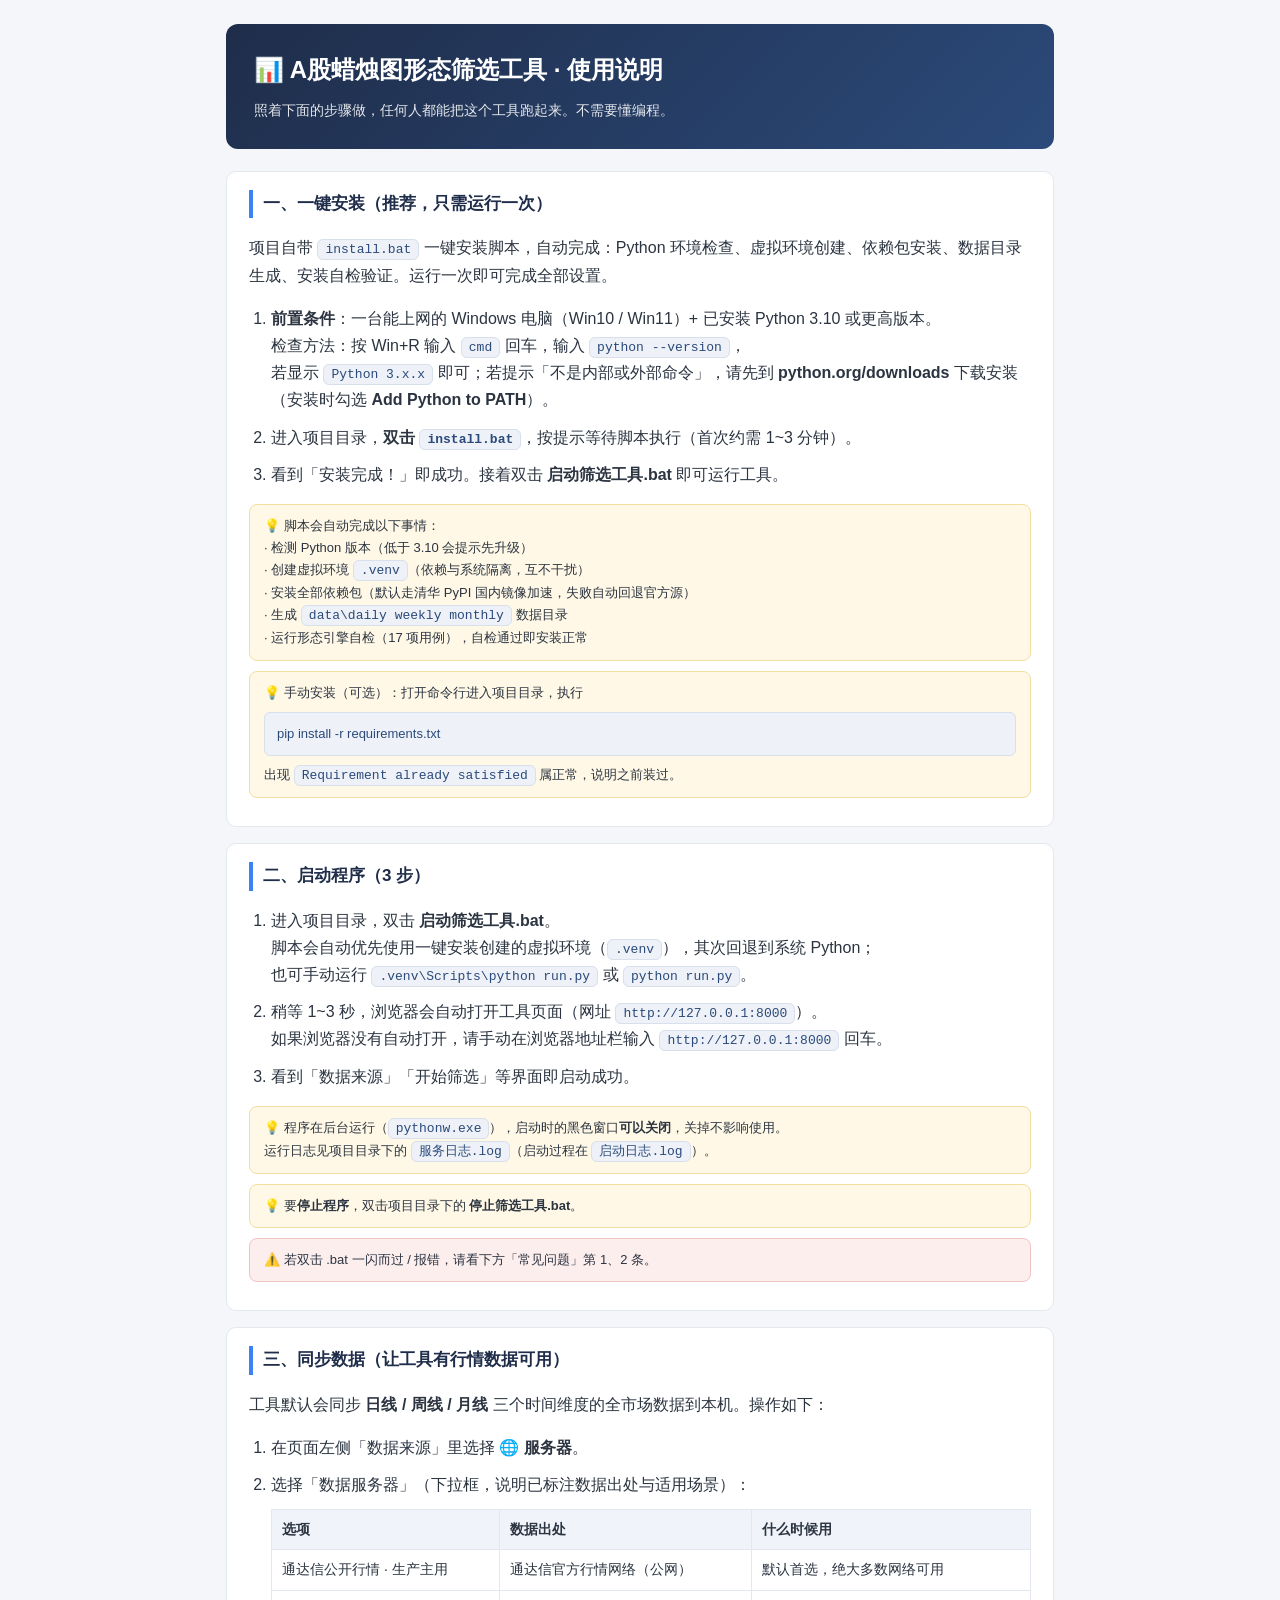
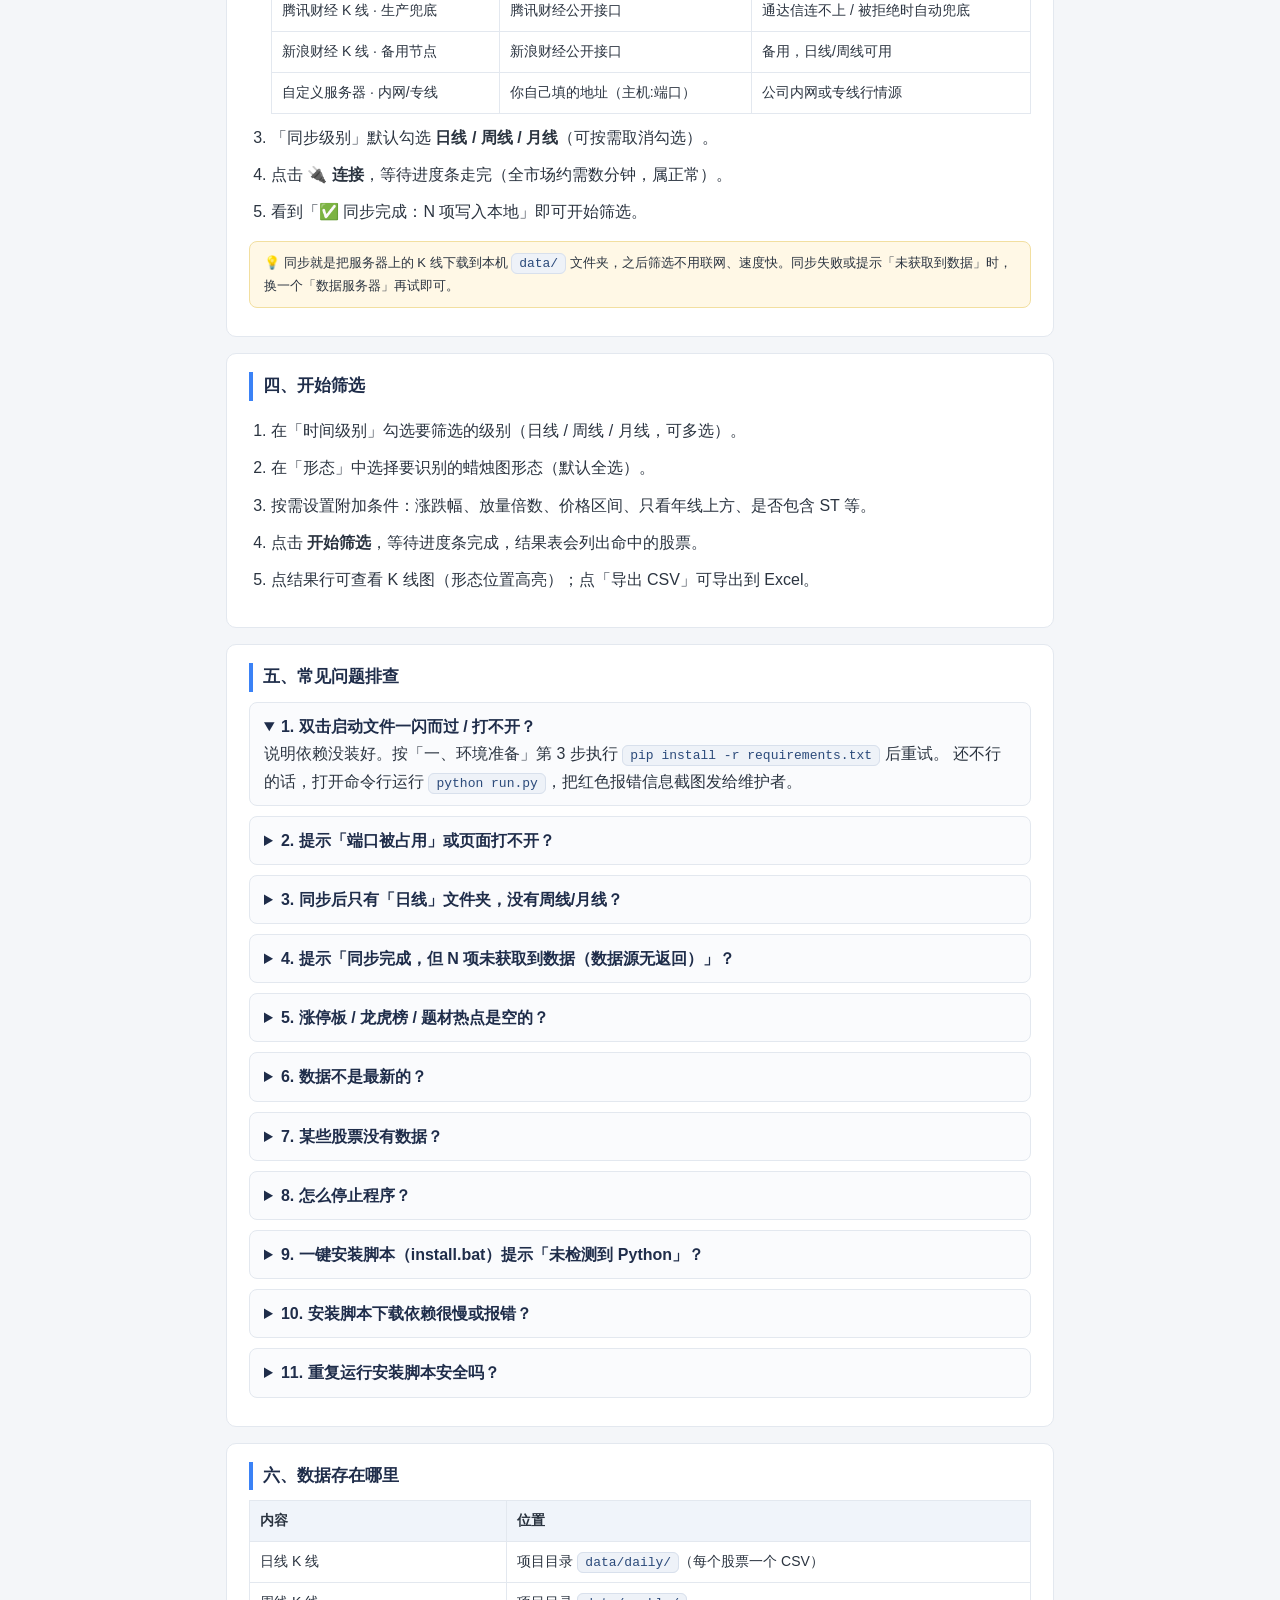
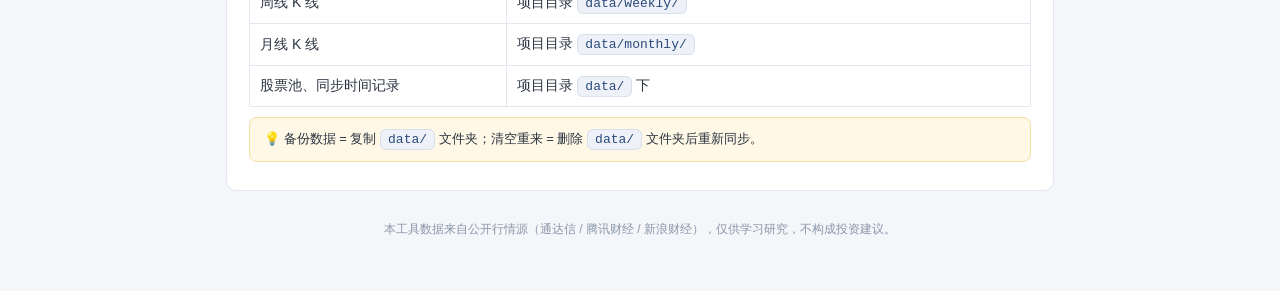
==== commit 6eb19038: "docs: 文档同步到当前实现（较前量口径/新增报告与题材/启动停止方式） README.md： - 新增「筛选报告」章节：报告结构、行业与概念题材数据来源（东财531+通达信269+   自定义 t" ====
--- a/使用说明.html
+++ b/使用说明.html
@@ -87,7 +87,9 @@
       <br>如果浏览器没有自动打开，请手动在浏览器地址栏输入 <code>http://127.0.0.1:8000</code> 回车。</li>
     <li>看到「数据来源」「开始筛选」等界面即启动成功。</li>
   </ol>
-  <div class="tip">💡 启动后会出现一个黑色命令行窗口，<b>不要关闭它</b>——关闭窗口程序就会退出。</div>
+  <div class="tip">💡 程序在后台运行（<code>pythonw.exe</code>），启动时的黑色窗口<b>可以关闭</b>，关掉不影响使用。
+    <br>运行日志见项目目录下的 <code>服务日志.log</code>（启动过程在 <code>启动日志.log</code>）。</div>
+  <div class="tip">💡 要<b>停止程序</b>，双击项目目录下的 <b>停止筛选工具.bat</b>。</div>
   <div class="warn">⚠️ 若双击 .bat 一闪而过 / 报错，请看下方「常见问题」第 1、2 条。</div>
 </div>
 
@@ -168,7 +170,9 @@
 
   <details>
     <summary>8. 怎么停止程序？</summary>
-    关闭启动时出现的黑色命令行窗口即可。或在命令行按 <code>Ctrl+C</code>。
+    双击项目目录下的 <b>停止筛选工具.bat</b> 即可（脚本会结束占用 8000 端口的进程）。
+    <br>注意：<b>关闭启动时那个黑色窗口不会停止程序</b>——新版已改为后台独立进程，
+    这样关窗口不会把正在跑的同步/筛选任务一起杀掉。
   </details>
 
   <details>
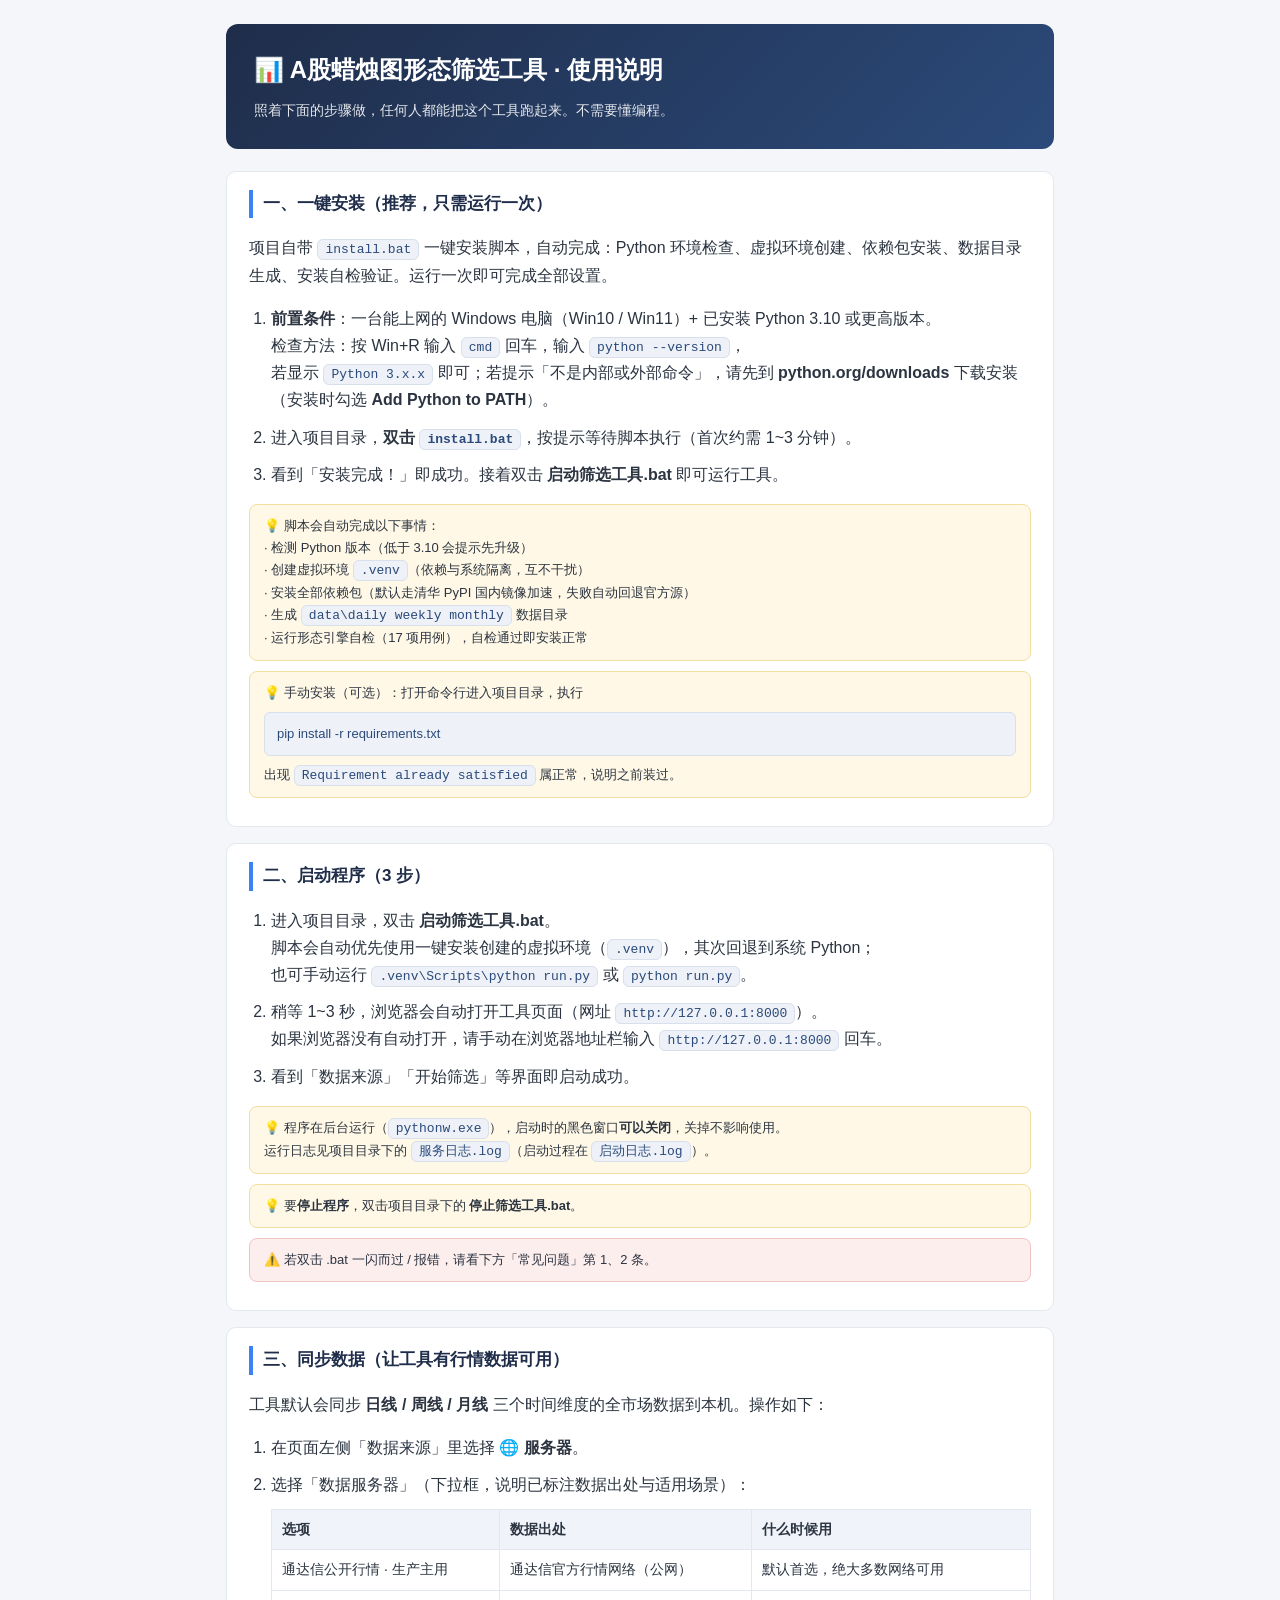
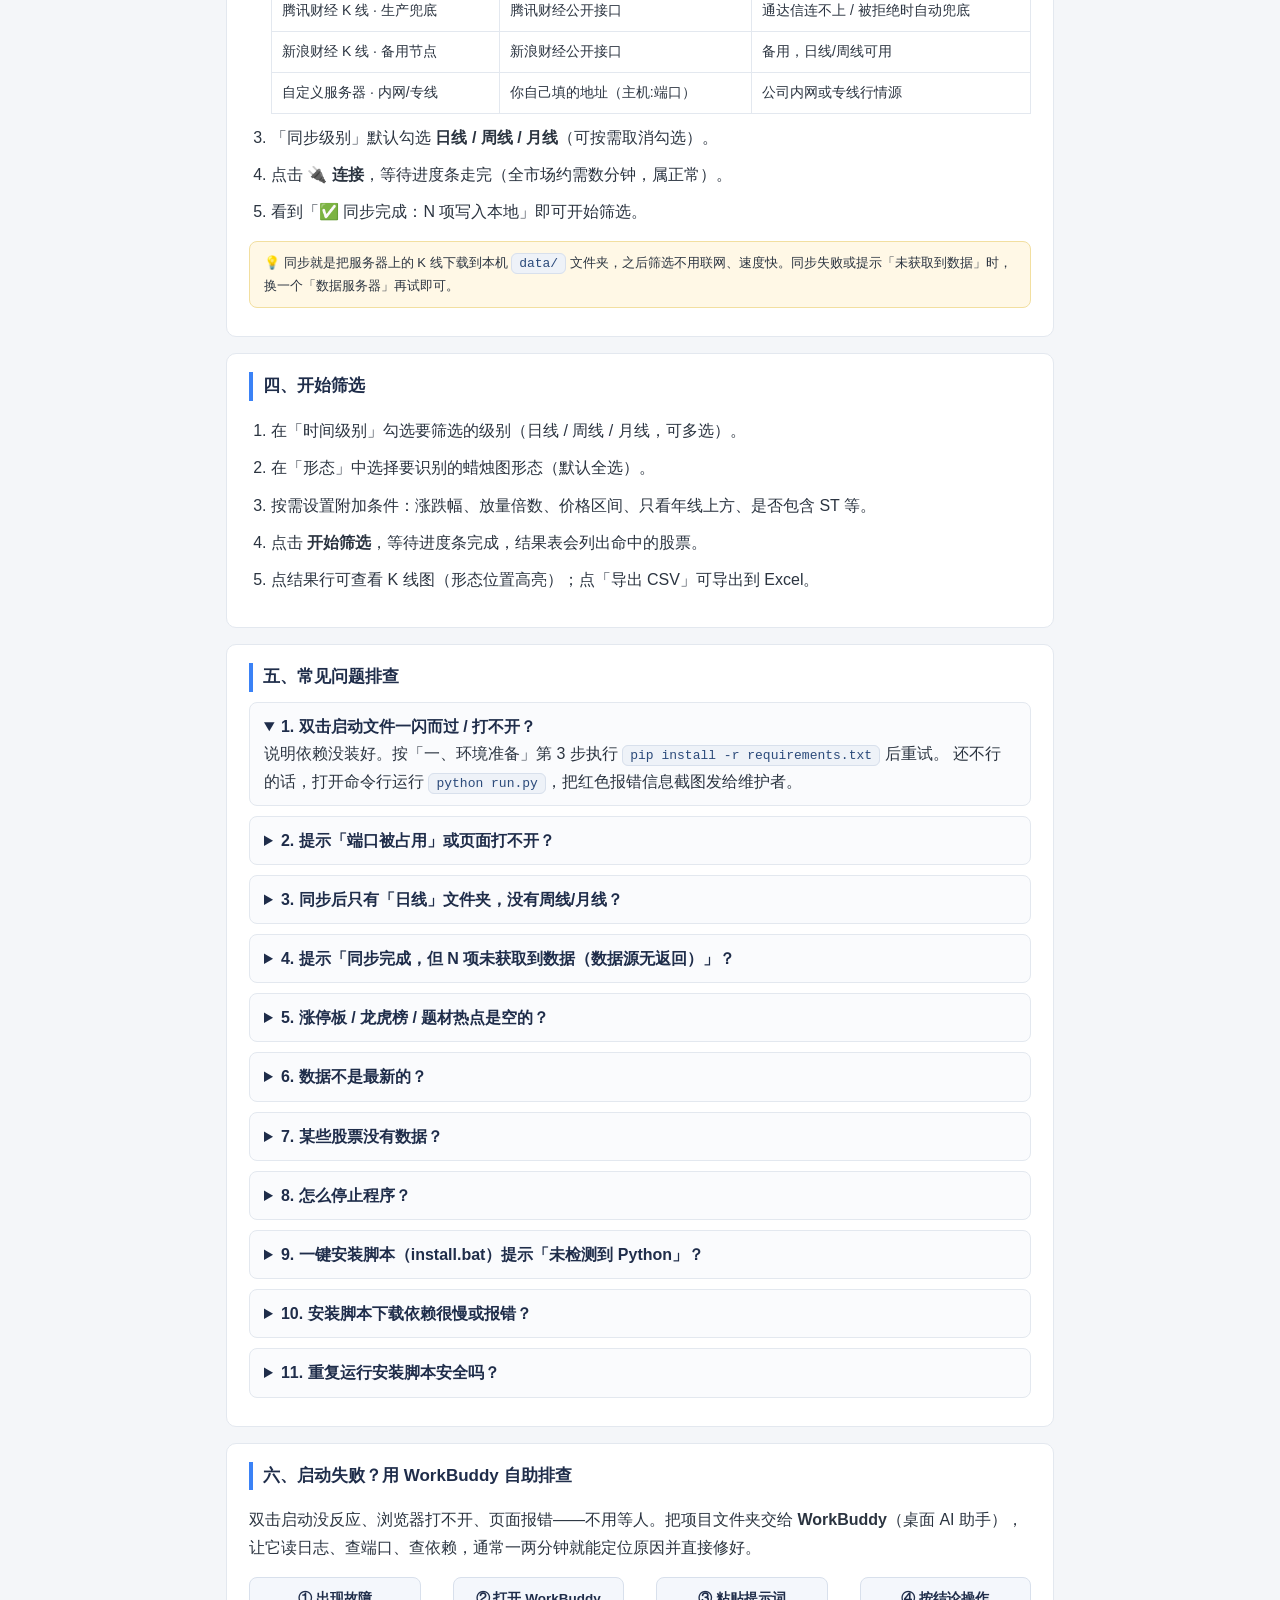
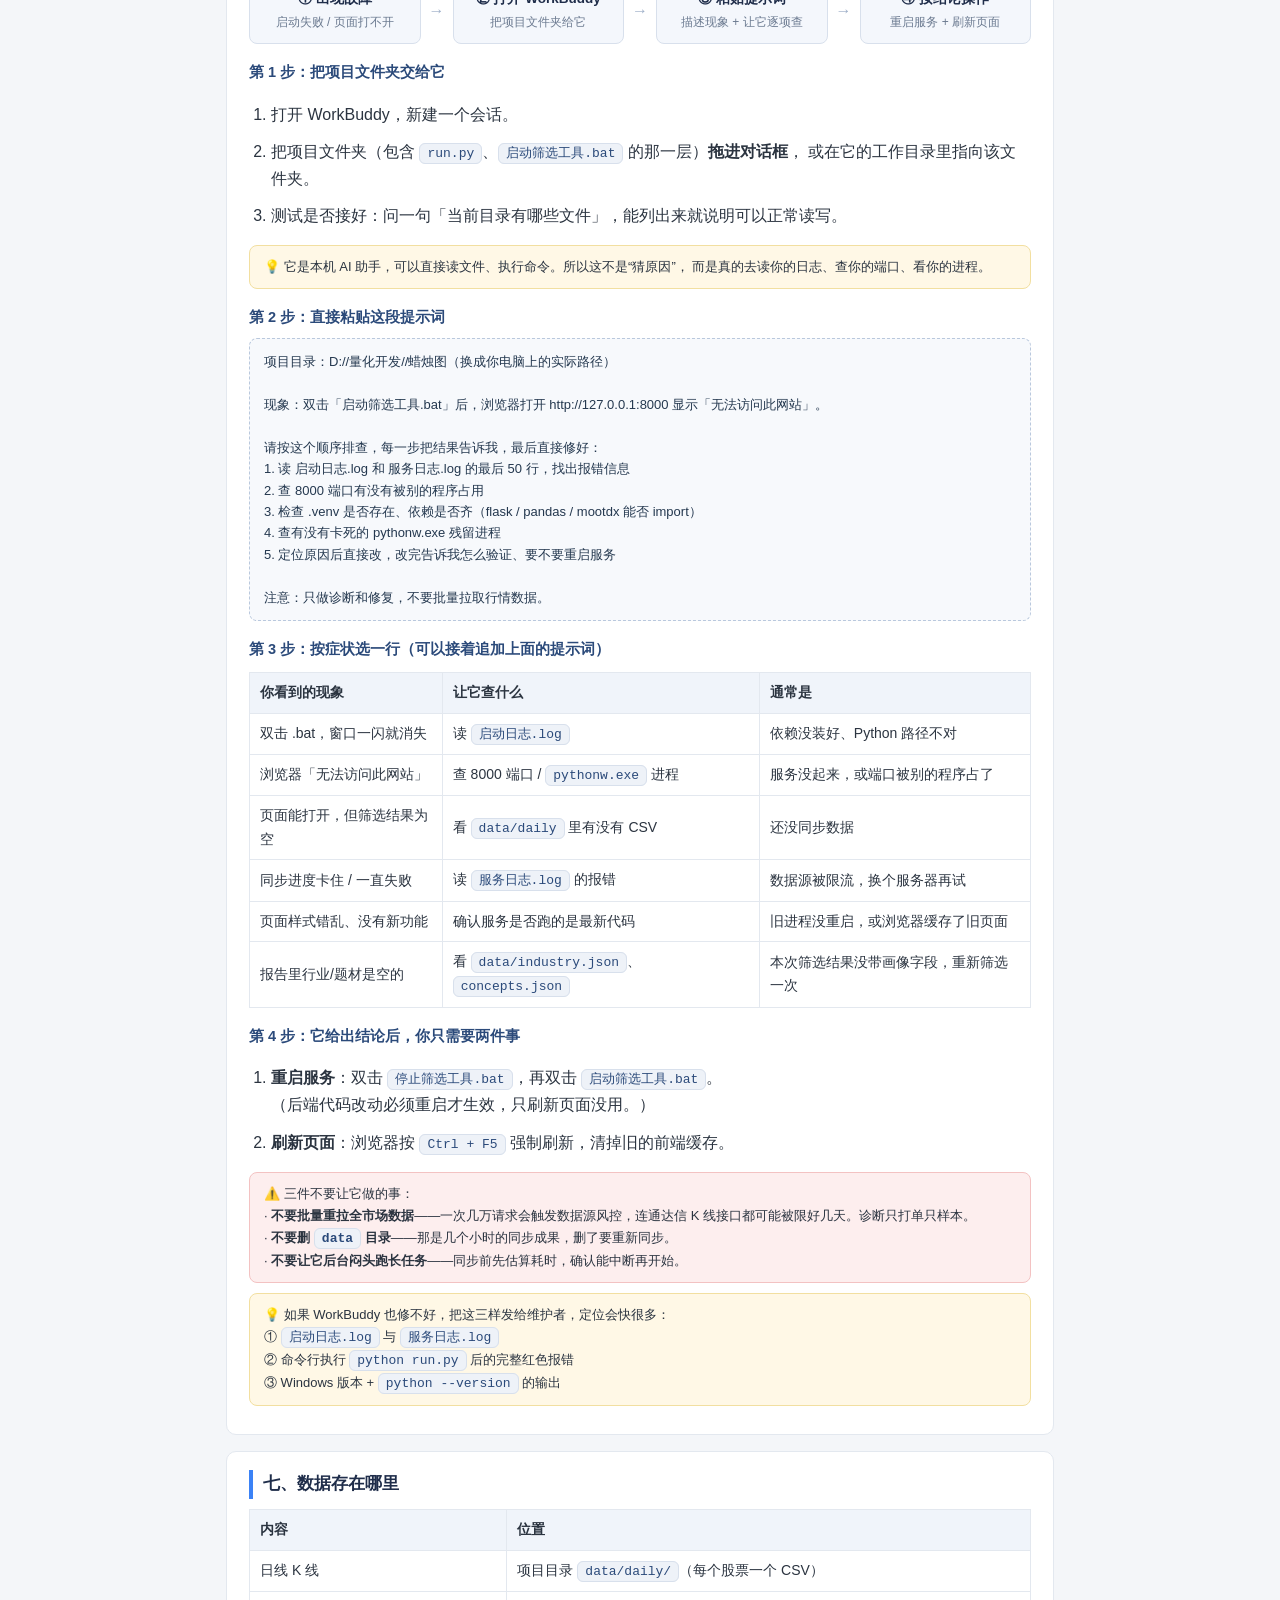
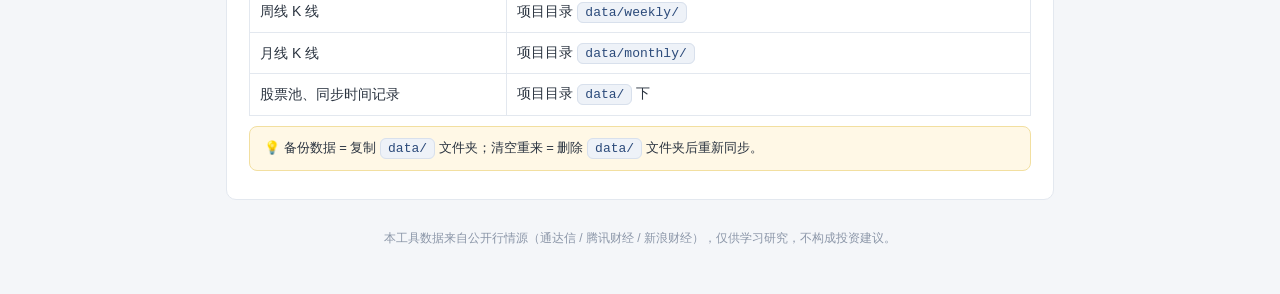
==== commit 0d749e57: "docs: 使用说明新增「启动失败用 WorkBuddy 自助排查」章节 使用说明.html（新第六章，原「数据存在哪里」顺延为第七章）： - 四步流程图：出现故障 → 打开 WorkBuddy 并指" ====
--- a/使用说明.html
+++ b/使用说明.html
@@ -41,6 +41,17 @@
   details { border: 1px solid #e3e8ef; border-radius: 8px; padding: 10px 14px; margin-bottom: 10px; background: #fafbfd; }
   summary { cursor: pointer; font-weight: 600; color: #1f2d4a; }
   .foot { text-align: center; color: #8b96a8; font-size: 12px; margin-top: 28px; }
+  /* WorkBuddy 排查流程 */
+  .card h3 { font-size: 14.5px; color: #2b4a7a; margin: 16px 0 6px; }
+  .flow { display: flex; flex-wrap: wrap; gap: 8px; align-items: stretch; margin: 14px 0 6px; }
+  .fstep { flex: 1; min-width: 148px; background: #f4f7fc; border: 1px solid #d8e0ec;
+    border-radius: 8px; padding: 10px 12px; text-align: center; font-size: 13px; }
+  .fstep b { display: block; color: #1f2d4a; font-size: 13.5px; }
+  .fstep span { color: #6b7a90; font-size: 12px; }
+  .arrow { align-self: center; color: #9fb0c9; font-weight: 700; }
+  .prompt { background: #f7f9fc; border: 1px dashed #b9c8dd; border-radius: 8px;
+    padding: 12px 14px; margin: 8px 0; white-space: pre-wrap; font-size: 13px;
+    color: #24384f; line-height: 1.65; }
 </style>
 </head>
 <body>
@@ -194,9 +205,78 @@
   </details>
 </div>
 
+<!-- ========== WorkBuddy 自助排查 ========== -->
+<div class="card">
+  <h2>六、启动失败？用 WorkBuddy 自助排查</h2>
+  <p>双击启动没反应、浏览器打不开、页面报错——不用等人。把项目文件夹交给 <b>WorkBuddy</b>（桌面 AI 助手），
+     让它读日志、查端口、查依赖，通常一两分钟就能定位原因并直接修好。</p>
+
+  <div class="flow">
+    <div class="fstep"><b>① 出现故障</b><span>启动失败 / 页面打不开</span></div>
+    <div class="arrow">→</div>
+    <div class="fstep"><b>② 打开 WorkBuddy</b><span>把项目文件夹给它</span></div>
+    <div class="arrow">→</div>
+    <div class="fstep"><b>③ 粘贴提示词</b><span>描述现象 + 让它逐项查</span></div>
+    <div class="arrow">→</div>
+    <div class="fstep"><b>④ 按结论操作</b><span>重启服务 + 刷新页面</span></div>
+  </div>
+
+  <h3>第 1 步：把项目文件夹交给它</h3>
+  <ol class="steps">
+    <li>打开 WorkBuddy，新建一个会话。</li>
+    <li>把项目文件夹（包含 <code>run.py</code>、<code>启动筛选工具.bat</code> 的那一层）<b>拖进对话框</b>，
+        或在它的工作目录里指向该文件夹。</li>
+    <li>测试是否接好：问一句「当前目录有哪些文件」，能列出来就说明可以正常读写。</li>
+  </ol>
+  <div class="tip">💡 它是本机 AI 助手，可以直接读文件、执行命令。所以这不是“猜原因”，
+    而是真的去读你的日志、查你的端口、看你的进程。</div>
+
+  <h3>第 2 步：直接粘贴这段提示词</h3>
+  <div class="prompt">项目目录：D://量化开发//蜡烛图（换成你电脑上的实际路径）
+
+现象：双击「启动筛选工具.bat」后，浏览器打开 http://127.0.0.1:8000 显示「无法访问此网站」。
+
+请按这个顺序排查，每一步把结果告诉我，最后直接修好：
+1. 读 启动日志.log 和 服务日志.log 的最后 50 行，找出报错信息
+2. 查 8000 端口有没有被别的程序占用
+3. 检查 .venv 是否存在、依赖是否齐（flask / pandas / mootdx 能否 import）
+4. 查有没有卡死的 pythonw.exe 残留进程
+5. 定位原因后直接改，改完告诉我怎么验证、要不要重启服务
+
+注意：只做诊断和修复，不要批量拉取行情数据。</div>
+
+  <h3>第 3 步：按症状选一行（可以接着追加上面的提示词）</h3>
+  <table>
+    <tr><th>你看到的现象</th><th>让它查什么</th><th>通常是</th></tr>
+    <tr><td>双击 .bat，窗口一闪就消失</td><td>读 <code>启动日志.log</code></td><td>依赖没装好、Python 路径不对</td></tr>
+    <tr><td>浏览器「无法访问此网站」</td><td>查 8000 端口 / <code>pythonw.exe</code> 进程</td><td>服务没起来，或端口被别的程序占了</td></tr>
+    <tr><td>页面能打开，但筛选结果为空</td><td>看 <code>data/daily</code> 里有没有 CSV</td><td>还没同步数据</td></tr>
+    <tr><td>同步进度卡住 / 一直失败</td><td>读 <code>服务日志.log</code> 的报错</td><td>数据源被限流，换个服务器再试</td></tr>
+    <tr><td>页面样式错乱、没有新功能</td><td>确认服务是否跑的是最新代码</td><td>旧进程没重启，或浏览器缓存了旧页面</td></tr>
+    <tr><td>报告里行业/题材是空的</td><td>看 <code>data/industry.json</code>、<code>concepts.json</code></td><td>本次筛选结果没带画像字段，重新筛选一次</td></tr>
+  </table>
+
+  <h3>第 4 步：它给出结论后，你只需要两件事</h3>
+  <ol class="steps">
+    <li><b>重启服务</b>：双击 <code>停止筛选工具.bat</code>，再双击 <code>启动筛选工具.bat</code>。
+      <br>（后端代码改动必须重启才生效，只刷新页面没用。）</li>
+    <li><b>刷新页面</b>：浏览器按 <code>Ctrl + F5</code> 强制刷新，清掉旧的前端缓存。</li>
+  </ol>
+
+  <div class="warn">⚠️ 三件不要让它做的事：
+    <br>· <b>不要批量重拉全市场数据</b>——一次几万请求会触发数据源风控，连通达信 K 线接口都可能被限好几天。诊断只打单只样本。
+    <br>· <b>不要删 <code>data</code> 目录</b>——那是几个小时的同步成果，删了要重新同步。
+    <br>· <b>不要让它后台闷头跑长任务</b>——同步前先估算耗时，确认能中断再开始。</div>
+
+  <div class="tip">💡 如果 WorkBuddy 也修不好，把这三样发给维护者，定位会快很多：
+    <br>① <code>启动日志.log</code> 与 <code>服务日志.log</code>
+    <br>② 命令行执行 <code>python run.py</code> 后的完整红色报错
+    <br>③ Windows 版本 + <code>python --version</code> 的输出</div>
+</div>
+
 <!-- ========== 数据位置 ========== -->
 <div class="card">
-  <h2>六、数据存在哪里</h2>
+  <h2>七、数据存在哪里</h2>
   <table>
     <tr><th>内容</th><th>位置</th></tr>
     <tr><td>日线 K 线</td><td>项目目录 <code>data/daily/</code>（每个股票一个 CSV）</td></tr>
